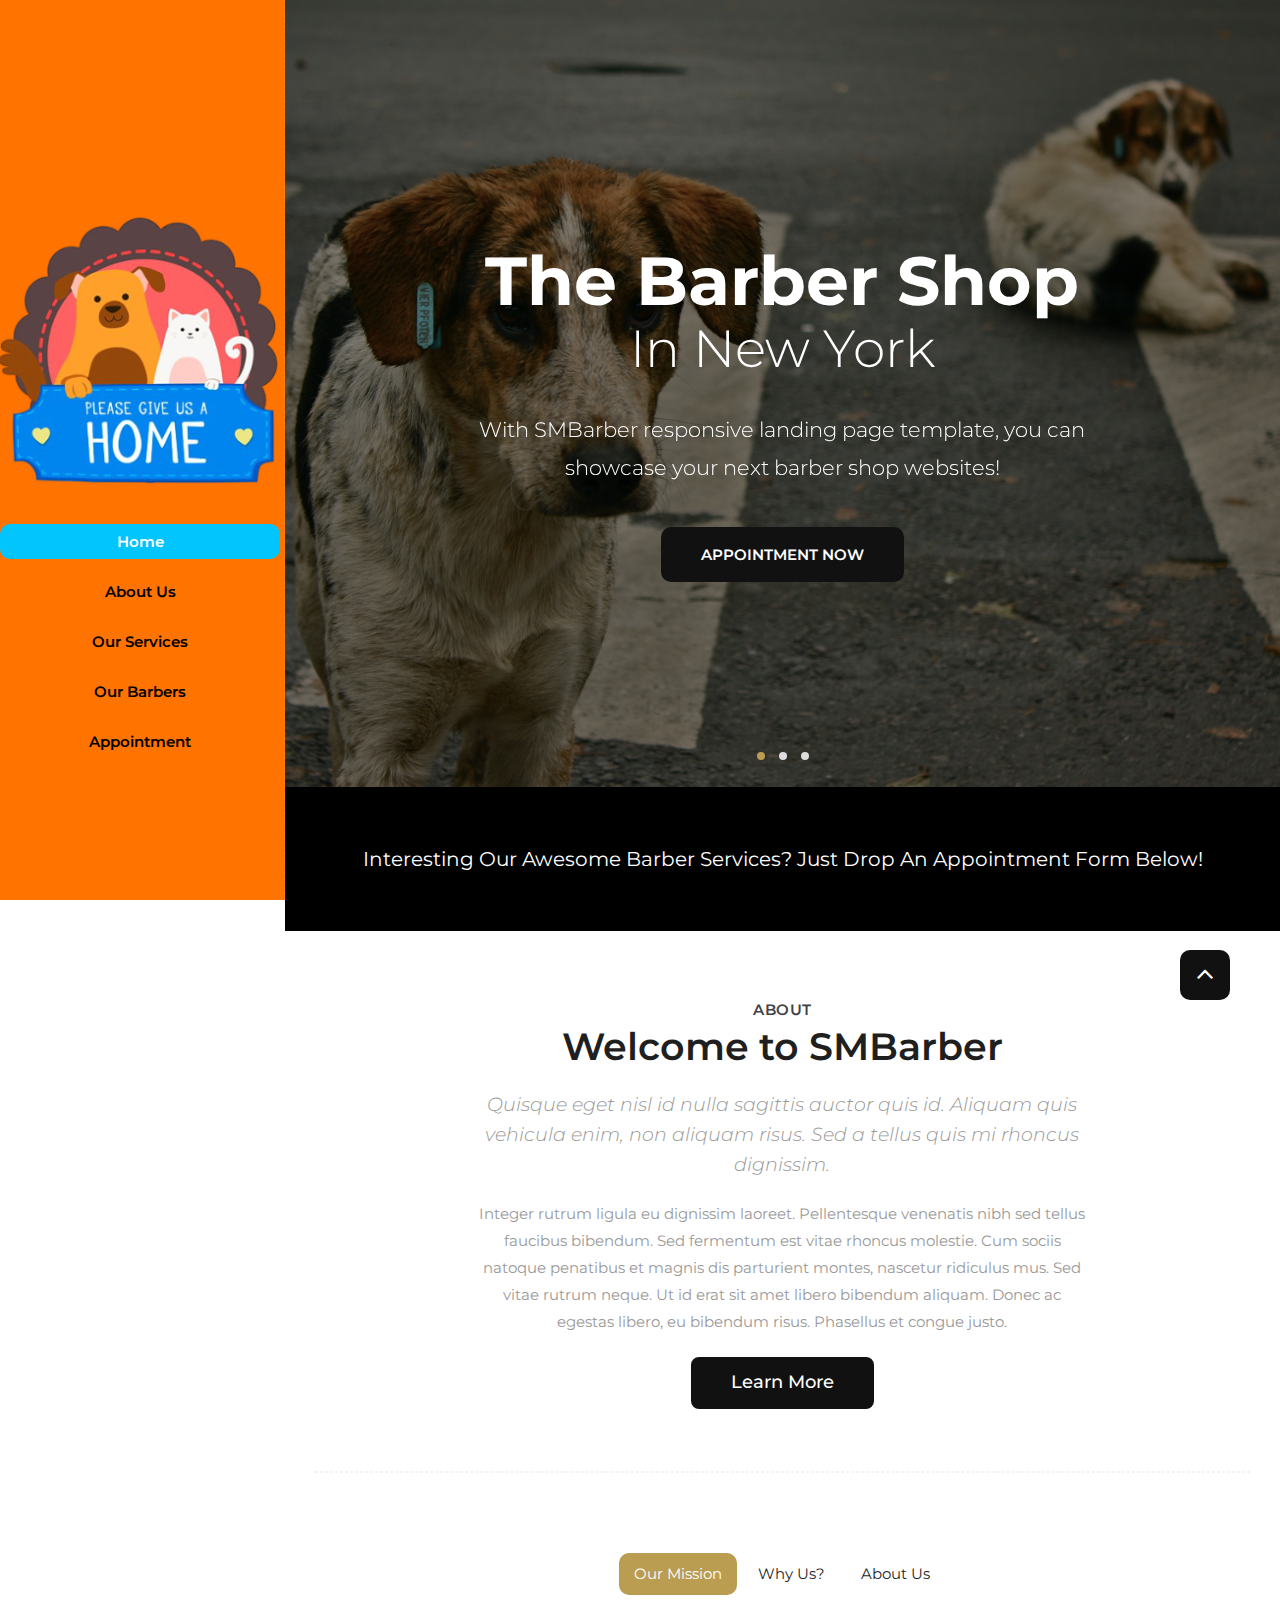
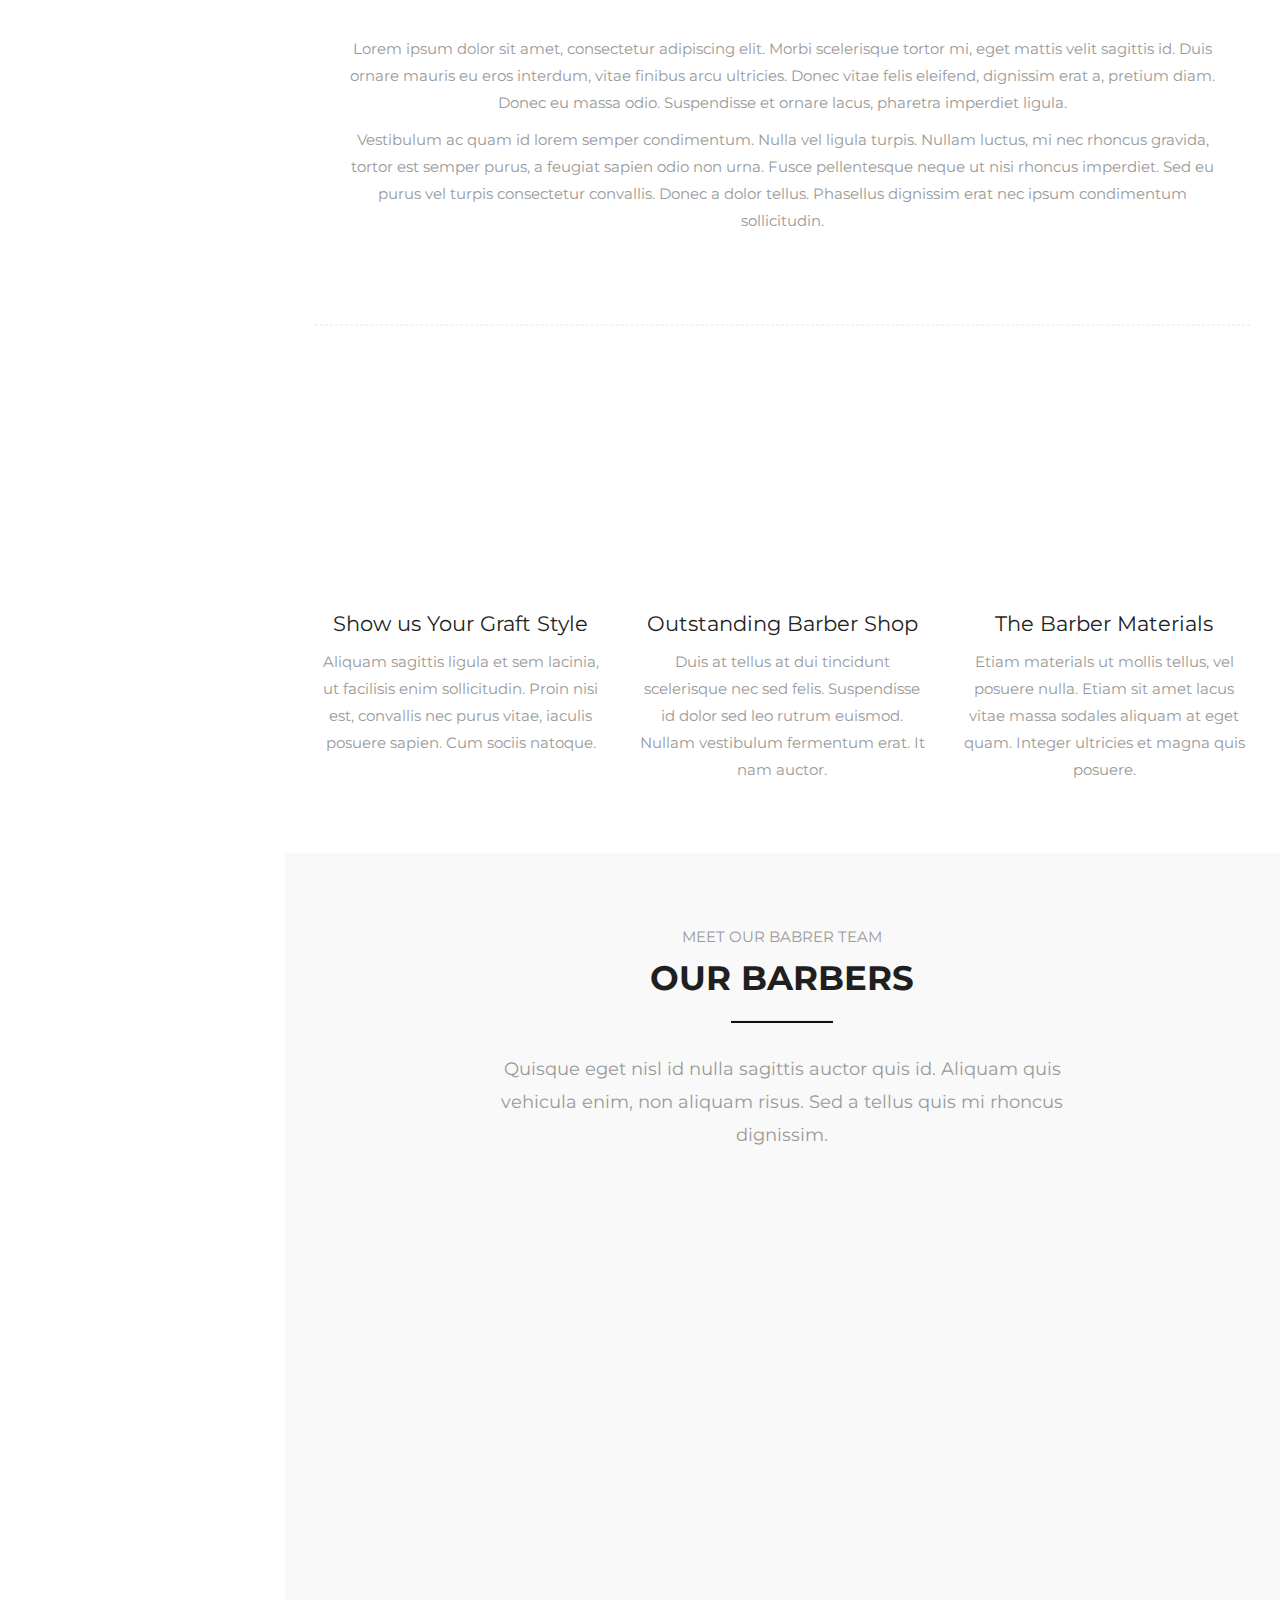
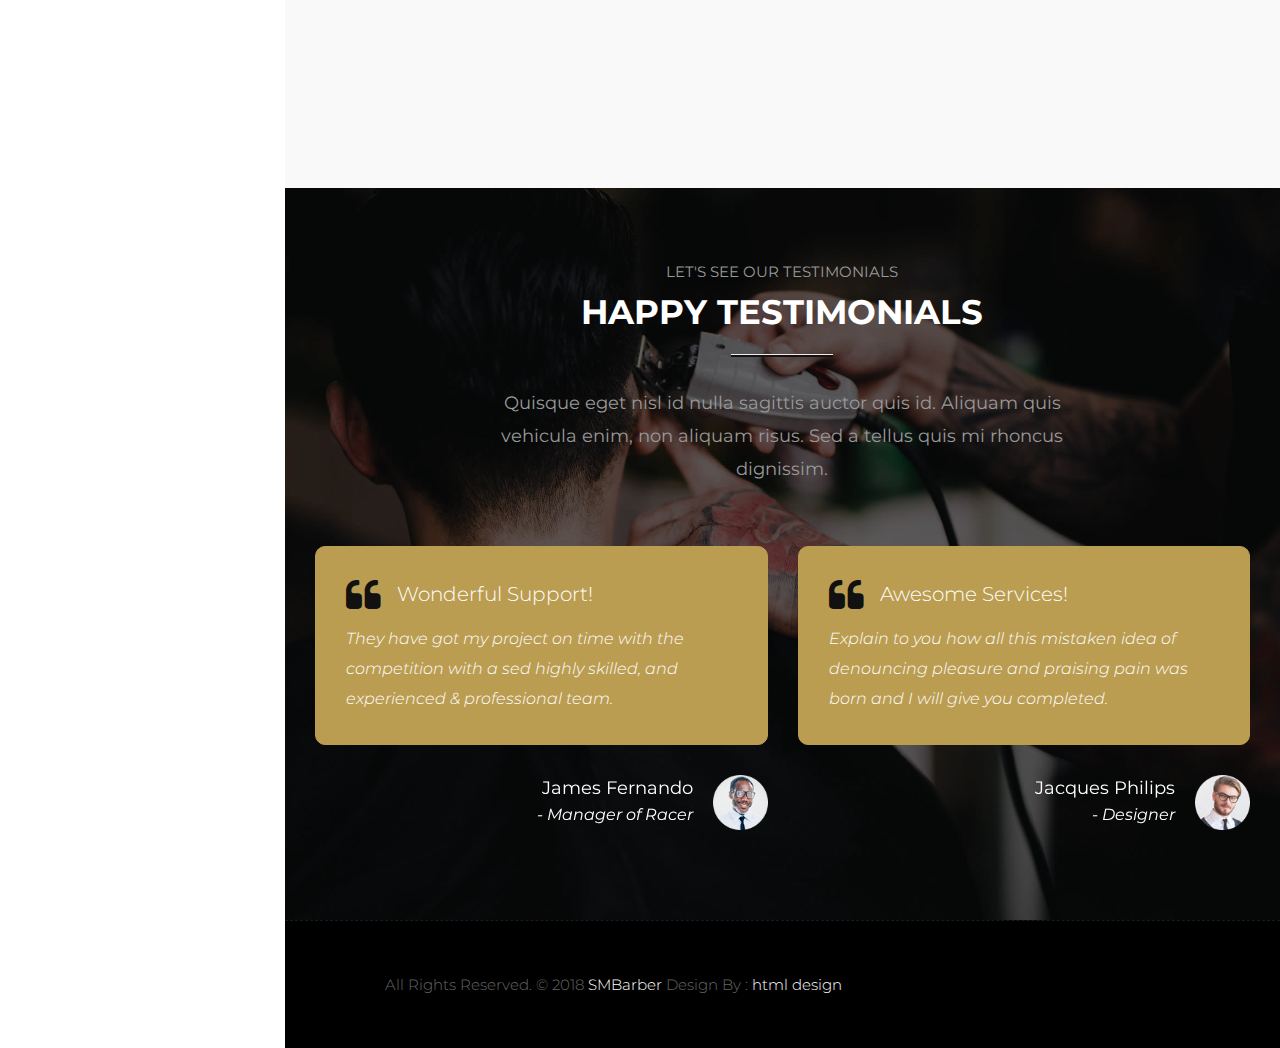
==== straydogs/index.html @ 9bd30779 "update to github" ====
<!DOCTYPE html>
<html lang="en">

    <!-- Basic -->
    <meta charset="utf-8">
    <meta http-equiv="X-UA-Compatible" content="IE=edge">   
   
    <!-- Mobile Metas -->
    <meta name="viewport" content="width=device-width, minimum-scale=1.0, maximum-scale=1.0, user-scalable=no">
 
     <!-- Site Metas -->
    <title>SMBarber - Responsive HTML5 Template</title>  
    <meta name="keywords" content="">
    <meta name="description" content="">
    <meta name="author" content="">

    <!-- Site Icons -->
    <link rel="shortcut icon" href="images/favicon.ico" type="image/x-icon" />
    <link rel="apple-touch-icon" href="images/apple-touch-icon.png">

    <!-- Bootstrap CSS -->
    <link rel="stylesheet" href="css/bootstrap.min.css">
    <!-- Site CSS -->
    <link rel="stylesheet" href="style.css">
    <!-- Colors CSS -->
    <link rel="stylesheet" href="css/colors.css">
    <!-- ALL VERSION CSS -->
    <link rel="stylesheet" href="css/versions.css">
    <!-- Responsive CSS -->
    <link rel="stylesheet" href="css/responsive.css">
    <!-- Custom CSS -->
    <link rel="stylesheet" href="css/custom.css">

    <!--[if lt IE 9]>
      <script src="https://oss.maxcdn.com/libs/html5shiv/3.7.0/html5shiv.js"></script>
      <script src="https://oss.maxcdn.com/libs/respond.js/1.4.2/respond.min.js"></script>
    <![endif]-->

</head>
<body class="barber_version">

    <!-- LOADER -->
    <div id="preloader">
        <div class="cube-wrapper">
		  <div class="cube-folding">
			<span class="leaf1"></span>
			<span class="leaf2"></span>
			<span class="leaf3"></span>
			<span class="leaf4"></span>
		  </div>
		  <span class="loading" data-name="Loading">SMBarber Loading</span>
		</div>
    </div><!-- end loader -->
    <!-- END LOADER -->

    <div id="wrapper">

        <!-- Sidebar-wrapper -->
        <div id="sidebar-wrapper">
			<div class="side-top">
				<div class="logo-sidebar">
					<a href="index.html"><img src="images/logos/stray-log.png" alt="image"></a>
				</div>
				<ul class="sidebar-nav">
					<li><a class="active" href="index.html">Home</a></li>
					<li><a href="about.html">About Us</a></li>
					<li><a href="services.html">Our Services</a></li>
					<li><a href="barbers.html">Our Barbers</a></li>
					<li><a href="appointment.html">Appointment</a></li>
					
				</ul>
			</div>
        </div>
        <!-- End Sidebar-wrapper -->

        <!-- Page Content -->
        <div id="page-content-wrapper">
            <a href="#menu-toggle" class="menuopener" id="menu-toggle"><i class="fa fa-bars"></i></a>
			
            <div id="home" class="parallax first-section" data-stellar-background-ratio="0.4" style="background-image:url('uploads/Stray_dogs_crosswalk.jpg');">
                <div class="container-fluid">
                    <div class="row">
						<div id="full-width" class="owl-carousel owl-theme">
							<div class="text-center item">
								<div class="col-md-8 col-md-offset-2 col-sm-12">
									<div class="big-tagline text-center">
										<h2><strong>The Barber Shop</strong><br>
										in New York</h2>
										<p class="lead">With SMBarber responsive landing page template, you can showcase your next barber shop websites!</p>
										<a href="#" class="btn btn-light btn-radius btn-brd grd1 effect-1 butn">APPOINTMENT NOW</a>
									</div>
								</div>
							</div>
							<div class="text-center item">
								<div class="col-md-8 col-md-offset-2 col-sm-12">
									<div class="big-tagline text-center">
										<h2><strong>The Barber Shop</strong><br>
										in New York</h2>
										<p class="lead">With SMBarber responsive landing page template, you can showcase your next barber shop websites!</p>
										<a href="#" class="btn btn-light btn-radius btn-brd grd1 effect-1 butn">APPOINTMENT NOW</a>
									</div>
								</div>
							</div>
							<div class="text-center item">
								<div class="col-md-8 col-md-offset-2 col-sm-12">
									<div class="big-tagline text-center">
										<h2><strong>The Barber Shop</strong><br>
										in New York</h2>
										<p class="lead">With SMBarber responsive landing page template, you can showcase your next barber shop websites!</p>
										<a href="#" class="btn btn-light btn-radius btn-brd grd1 effect-1 butn">APPOINTMENT NOW</a>
									</div>
								</div>
							</div>
						</div>
                    </div><!-- end row -->
                </div><!-- end container -->
            </div><!-- end section -->

            <section class="section nopad cac text-center">
                <a href="#"><h3>Interesting our awesome barber services? Just drop an appointment form below!</h3></a>
            </section>

            <div class="section wb">
                <div class="container-fluid">
                    <div class="row">
                        <div class="col-md-8 col-md-offset-2 text-center">
                            <div class="message-box">
                                <h4>About</h4>
                                <h2>Welcome to SMBarber</h2>
                                <p class="lead">Quisque eget nisl id nulla sagittis auctor quis id. Aliquam quis vehicula enim, non aliquam risus. Sed a tellus quis mi rhoncus dignissim.</p>

                                <p> Integer rutrum ligula eu dignissim laoreet. Pellentesque venenatis nibh sed tellus faucibus bibendum. Sed fermentum est vitae rhoncus molestie. Cum sociis natoque penatibus et magnis dis parturient montes, nascetur ridiculus mus. Sed vitae rutrum neque. Ut id erat sit amet libero bibendum aliquam. Donec ac egestas libero, eu bibendum risus. Phasellus et congue justo. </p>

                                <a href="#services" data-scroll class="btn btn-light btn-radius btn-brd grd1 effect-1">Learn More</a>
                            </div><!-- end messagebox -->
                        </div><!-- end col -->
                    </div><!-- end row -->
					
					<hr class="hr1"> 
					
					<div class="row">
						<div class="col-md-12">
							<div class="about-tab">
								<ul class="nav nav-tabs">
									<li class="active"><a href="#tab_a" data-toggle="tab">Our Mission</a></li>
									<li><a href="#tab_b" data-toggle="tab">Why Us?</a></li>
									<li><a href="#tab_c" data-toggle="tab">About Us</a></li>								
								</ul>
								<div class="tab-content">
									<div class="tab-pane fade in active" id="tab_a">
										<p>Lorem ipsum dolor sit amet, consectetur adipiscing elit. Morbi scelerisque tortor mi, eget mattis velit sagittis id. Duis ornare mauris eu eros interdum, vitae finibus arcu ultricies. Donec vitae felis eleifend, dignissim erat a, pretium diam. Donec eu massa odio. Suspendisse et ornare lacus, pharetra imperdiet ligula.</p>
										<p>Vestibulum ac quam id lorem semper condimentum. Nulla vel ligula turpis. Nullam luctus, mi nec rhoncus gravida, tortor est semper purus, a feugiat sapien odio non urna. Fusce pellentesque neque ut nisi rhoncus imperdiet. Sed eu purus vel turpis consectetur convallis. Donec a dolor tellus. Phasellus dignissim erat nec ipsum condimentum sollicitudin. </p>
									</div>
									<div class="tab-pane fade" id="tab_b">
										<p>There are many variations of passages of Lorem Ipsum available, but the majority have suffered alteration in some form, by injected humour, or randomised words which don't look even slightly believable. If you are going to use a passage of Lorem Ipsum, you need to be sure there isn't anything embarrassing hidden in the middle of text.</p>
										<ul>
											<li><i class="fa fa-circle-o" aria-hidden="true"></i>User Experince</li>
											<li><i class="fa fa-circle-o" aria-hidden="true"></i>Full Devices</li>
											<li><i class="fa fa-circle-o" aria-hidden="true"></i>Awesome Design</li>
											<li><i class="fa fa-circle-o" aria-hidden="true"></i>Visual Impact</li>
											<li><i class="fa fa-circle-o" aria-hidden="true"></i>100% Sincronized</li>
											<li><i class="fa fa-circle-o" aria-hidden="true"></i>Custom Support</li>
										</ul>
									</div>
									<div class="tab-pane fade" id="tab_c">
										<p>There are many variations of passages of Lorem Ipsum available, but the majority have suffered alteration in some form, by injected humour, or randomised words which don't look even slightly believable. If you are going to use a passage of Lorem Ipsum, you need to be sure there isn't anything embarrassing hidden in the middle of text.</p>
									</div>
								</div><!-- tab content -->
							</div>
						</div><!-- end col -->
					</div><!-- end row -->
					
                    <hr class="hr1"> 

                    <div class="row text-center">
                        <div class="col-md-4 col-sm-6 col-xs-12">
                           <div class="service-widget">
                                <div class="post-media wow fadeIn">
                                    <a href="uploads/barber_01.jpg" data-rel="prettyPhoto[gal]" class="hoverbutton global-radius"><i class="flaticon-unlink"></i></a>
                                    <img src="uploads/barber_01.jpg" alt="" class="img-responsive img-rounded">
                                </div>
                                <h3>Show us Your Graft Style</h3>
                                <p>Aliquam sagittis ligula et sem lacinia, ut facilisis enim sollicitudin. Proin nisi est, convallis nec purus vitae, iaculis posuere sapien. Cum sociis natoque.</p>
                            </div><!-- end service -->
                        </div>

                        <div class="col-md-4 col-sm-6 col-xs-12">
                            <div class="service-widget">
                                <div class="post-media wow fadeIn">
                                    <a href="uploads/barber_02.jpg" data-rel="prettyPhoto[gal]" class="hoverbutton global-radius"><i class="flaticon-unlink"></i></a>
                                    <img src="uploads/barber_02.jpg" alt="" class="img-responsive img-rounded">
                                </div>
                                <h3>Outstanding Barber Shop</h3>
                                <p>Duis at tellus at dui tincidunt scelerisque nec sed felis. Suspendisse id dolor sed leo rutrum euismod. Nullam vestibulum fermentum erat. It nam auctor. </p>
                            </div><!-- end service -->
                        </div>

                        <div class="col-md-4 col-sm-6 col-xs-12">
                            <div class="service-widget">
                                <div class="post-media wow fadeIn">
                                    <a href="uploads/barber_03.jpg" data-rel="prettyPhoto[gal]" class="hoverbutton global-radius"><i class="flaticon-unlink"></i></a>
                                    <img src="uploads/barber_03.jpg" alt="" class="img-responsive img-rounded">
                                </div>
                                <h3>The Barber Materials</h3>
                                <p>Etiam materials ut mollis tellus, vel posuere nulla. Etiam sit amet lacus vitae massa sodales aliquam at eget quam. Integer ultricies et magna quis posuere.</p>
                            </div><!-- end service -->
                        </div>
                    </div><!-- end row -->
                </div><!-- end container -->
            </div><!-- end section -->

            <div id="barbers" class="section lb">
                <div class="container-fluid">
                    <div class="section-title row text-center">
                        <div class="col-md-8 col-md-offset-2">
                        <small>MEET OUR BABRER TEAM</small>
                        <h3>OUR BARBERS</h3>
                        <hr class="grd1">
                        <p class="lead">Quisque eget nisl id nulla sagittis auctor quis id. Aliquam quis vehicula enim, non aliquam risus. Sed a tellus quis mi rhoncus dignissim.</p>
                        </div>
                    </div><!-- end title -->

                    <div class="row dev-list text-center">
                        <div class="col-lg-4 col-md-4 col-sm-12 col-xs-12 wow fadeIn" data-wow-duration="1s" data-wow-delay="0.2s">
                            <div class="widget clearfix">
								<div class="hover-br">
									<img src="uploads/barber_team_01.jpg" alt="" class="img-responsive">
									<div class="social-up-hover">
										<div class="footer-social">
											<a href="#" class="btn grd1"><i class="fa fa-facebook"></i></a>
											<a href="#" class="btn grd1"><i class="fa fa-github"></i></a>
											<a href="#" class="btn grd1"><i class="fa fa-twitter"></i></a>
											<a href="#" class="btn grd1"><i class="fa fa-linkedin"></i></a>
										</div>
									</div>
								</div>
                                <div class="widget-title">
                                    <h3>Soren Bo Bostian</h3>
                                    <small>The Founder</small>
                                </div>
                                <!-- end title -->
                                <p>Hello guys, I am Soren from Sirbistana. I am senior art director and founder of The Barber Shop Company.</p>
                            </div><!--widget -->
                        </div><!-- end col -->

                        <div class="col-lg-4 col-md-4 col-sm-12 col-xs-12 wow fadeIn" data-wow-duration="1s" data-wow-delay="0.4s">
                            <div class="widget clearfix">
								<div class="hover-br">
									<img src="uploads/barber_team_03.jpg" alt="" class="img-responsive">
									<div class="social-up-hover">
										<div class="footer-social">
											<a href="#" class="btn grd1"><i class="fa fa-facebook"></i></a>
											<a href="#" class="btn grd1"><i class="fa fa-github"></i></a>
											<a href="#" class="btn grd1"><i class="fa fa-twitter"></i></a>
											<a href="#" class="btn grd1"><i class="fa fa-linkedin"></i></a>
										</div>
									</div>
								</div>
                                <div class="widget-title">
                                    <h3>Bryan Saftler</h3>
                                    <small>The Barber</small>
                                </div>
                                <!-- end title -->
                                <p>Hello guys, I am Soren from Sirbistana. I am senior art director and barber of the Barber Shop Market.</p>
                            </div><!--widget -->
                        </div><!-- end col -->

                        <div class="col-lg-4 col-md-4 col-sm-12 col-xs-12 wow fadeIn" data-wow-duration="1s" data-wow-delay="0.6s">
                            <div class="widget clearfix">
								<div class="hover-br">
									<img src="uploads/barber_team_02.jpg" alt="" class="img-responsive">
									<div class="social-up-hover">
										<div class="footer-social">
											<a href="#" class="btn grd1"><i class="fa fa-facebook"></i></a>
											<a href="#" class="btn grd1"><i class="fa fa-github"></i></a>
											<a href="#" class="btn grd1"><i class="fa fa-twitter"></i></a>
											<a href="#" class="btn grd1"><i class="fa fa-linkedin"></i></a>
										</div>
									</div>
								</div>
                                <div class="widget-title">
                                    <h3>Matthew Bayliss</h3>
                                    <small>The Barber</small>
                                </div>
                                <!-- end title -->
                                <p>Hello guys, I am Soren from Sirbistana. I am senior art director and barber of the Barber Shop Website.</p>
                            </div><!--widget -->
                        </div><!-- end col -->
                    </div><!-- end row -->
                </div><!-- end container -->
            </div><!-- end section -->

            <div id="testimonials" class="parallax section db parallax-off" style="background-image:url('uploads/parallax_20.jpg');">
                <div class="container-fluid">
                    <div class="section-title row text-center">
                        <div class="col-md-8 col-md-offset-2">
                        <small>LET'S SEE OUR TESTIMONIALS</small>
                        <h3>HAPPY TESTIMONIALS</h3>
                        <hr class="grd1">
                        <p class="lead">Quisque eget nisl id nulla sagittis auctor quis id. Aliquam quis vehicula enim, non aliquam risus. Sed a tellus quis mi rhoncus dignissim.</p>
                        </div>
                    </div><!-- end title -->

                    <div class="row">
                        <div class="col-md-12 col-sm-12">
                            <div class="testi-carousel owl-carousel owl-theme">                                
                                <div class="testimonial clearfix">
                                    <div class="desc">
                                        <h3><i class="fa fa-quote-left"></i> Wonderful Support!</h3>
                                        <p class="lead">They have got my project on time with the competition with a sed highly skilled, and experienced & professional team.</p>
                                    </div>
                                    <div class="testi-meta">
                                        <img src="uploads/testi_01.png" alt="" class="img-responsive alignright">
                                        <h4>James Fernando <small>- Manager of Racer</small></h4>
                                    </div>
                                    <!-- end testi-meta -->
                                </div>
                                <!-- end testimonial -->
                                <div class="testimonial clearfix">
                                    <div class="desc">
                                        <h3><i class="fa fa-quote-left"></i> Awesome Services!</h3>
                                        <p class="lead">Explain to you how all this mistaken idea of denouncing pleasure and praising pain was born and I will give you completed.</p>
                                    </div>
                                    <div class="testi-meta">
                                        <img src="uploads/testi_02.png" alt="" class="img-responsive alignright">
                                        <h4>Jacques Philips <small>- Designer</small></h4>
                                    </div>
                                    <!-- end testi-meta -->
                                </div>
                                <!-- end testimonial -->
                                <div class="testimonial clearfix">
                                    <div class="desc">
                                        <h3><i class="fa fa-quote-left"></i> Great & Talented Team!</h3>
                                        <p class="lead">The master-builder of human happines no one rejects, dislikes avoids pleasure itself, because it is very pursue pleasure. </p>
                                    </div>
                                    <div class="testi-meta">
                                        <img src="uploads/testi_03.png" alt="" class="img-responsive alignright">
                                        <h4>Venanda Mercy <small>- Newyork City</small></h4>
                                    </div>
                                    <!-- end testi-meta -->
                                </div>
                                <!-- end testimonial -->
								<div class="testimonial clearfix">
                                    <div class="desc">
                                        <h3><i class="fa fa-quote-left"></i> Great & Talented Team!</h3>
                                        <p class="lead">The master-builder of human happines no one rejects, dislikes avoids pleasure itself, because it is very pursue pleasure. </p>
                                    </div>
                                    <div class="testi-meta">
                                        <img src="uploads/testi_03.png" alt="" class="img-responsive alignright">
                                        <h4>Venanda Mercy <small>- Newyork City</small></h4>
                                    </div>
                                    <!-- end testi-meta -->
                                </div>
                                <!-- end testimonial -->
                            </div><!-- end carousel -->
                        </div><!-- end col -->
                    </div><!-- end row -->
                </div><!-- end container -->
            </div><!-- end section -->

            <div class="copyrights">
                <div class="container-fluid">
                    <div class="footer-distributed">
                        <div class="footer-left">
                            <p class="footer-company-name">All Rights Reserved. &copy; 2018 <a href="#">SMBarber</a> Design By : <a href="https://html.design/">html design</a></p>
                        </div>
                    </div>
                </div><!-- end container -->
            </div><!-- end copyrights -->
        </div>
    </div><!-- end wrapper -->

    <a href="#" id="scroll-to-top" class="dmtop global-radius"><i class="fa fa-angle-up"></i></a>

    <!-- ALL JS FILES -->
    <script src="js/all.js"></script>
	<script src="js/responsive-tabs.js"></script>
    <!-- ALL PLUGINS -->
    <script src="js/custom.js"></script>

    <!-- Menu Toggle Script -->
    <script>
    (function($) {
        "use strict";
        $("#menu-toggle").click(function(e) {
            e.preventDefault();
            $("#wrapper").toggleClass("toggled");
        });
        smoothScroll.init({
            selector: '[data-scroll]', // Selector for links (must be a class, ID, data attribute, or element tag)
            selectorHeader: null, // Selector for fixed headers (must be a valid CSS selector) [optional]
            speed: 500, // Integer. How fast to complete the scroll in milliseconds
            easing: 'easeInOutCubic', // Easing pattern to use
            offset: 0, // Integer. How far to offset the scrolling anchor location in pixels
            callback: function ( anchor, toggle ) {} // Function to run after scrolling
        });
    })(jQuery);
    </script>

</body>
</html>
---- straydogs/style.css ----
/*------------------------------------------------------------------
    Version: 1.0
-------------------------------------------------------------------*/


/*------------------------------------------------------------------
    [Table of contents]

    1. IMPORT FONTS
    2. IMPORT FILES
    3. SKELETON
    4. WP CORE
    5. HEADER
    6. SECTIONS
    7. SECTIONS
    8. PORTFOLIO
    9. TESTIMONIALS
    10. PRICING TABLES
    11. ICON BOXES
    12. MESSAGE BOXES
    13. FEATURES
    14. CONTACT
    15. FOOTER
    16. MISC
    17. BUTTONS
-------------------------------------------------------------------*/


/*------------------------------------------------------------------
    IMPORT FONTS
-------------------------------------------------------------------*/

@import url('https://fonts.googleapis.com/css?family=Montserrat:100,200,300,400,500,600,700|Noto+Serif:400,700');

/*------------------------------------------------------------------
    IMPORT FILES
-------------------------------------------------------------------*/

@import url(css/animate.css);
@import url(css/animate.min.css);
@import url(css/loading.css...);
@import url(css/flaticon.css);
@import url(css/prettyPhoto.css);
@import url(css/owl.carousel.css);
@import url(css/font-awesome.min.css);

/*------------------------------------------------------------------
    SKELETON
-------------------------------------------------------------------*/

body {
    color: #999;
    font-size: 15px;
    font-family: 'Montserrat', sans-serif;
    line-height: 1.80857;
}

body.demos .section {
    background: url(images/bg.png) repeat top center #f2f3f5;
}

body.demos .section-title img {
    max-width: 280px;
    display: block;
    margin: 10px auto;
}

body.demos .service-widget h3 {
    border-bottom: 1px solid #ededed;
    font-size: 18px;
    padding: 20px 0;
    background-color: #ffffff;
}

body.demos .service-widget {
    margin: 0 0 30px;
    padding: 30px;
    background-color: #fff
}

body.demos .container-fluid {
    max-width: 1080px
}

a {
    color: #1f1f1f;
    text-decoration: none !important;
    outline: none !important;
    -webkit-transition: all .3s ease-in-out;
    -moz-transition: all .3s ease-in-out;
    -ms-transition: all .3s ease-in-out;
    -o-transition: all .3s ease-in-out;
    transition: all .3s ease-in-out;
}

h1,
h2,
h3,
h4,
h5,
h6 {
    letter-spacing: 0;
    font-weight: normal;
    position: relative;
    padding: 0 0 10px 0;
    font-weight: normal;
    line-height: 120% !important;
    color: #1f1f1f;
    margin: 0
}

h1 {
    font-size: 24px
}

h2 {
    font-size: 22px
}

h3 {
    font-size: 18px
}

h4 {
    font-size: 16px
}

h5 {
    font-size: 14px
}

h6 {
    font-size: 13px
}

h1 a,
h2 a,
h3 a,
h4 a,
h5 a,
h6 a {
    color: #212121;
    text-decoration: none!important;
    opacity: 1
}

h1 a:hover,
h2 a:hover,
h3 a:hover,
h4 a:hover,
h5 a:hover,
h6 a:hover {
    opacity: .8
}

a {
    color: #1f1f1f;
    text-decoration: none;
    outline: none;
}

a,
.btn {
    text-decoration: none !important;
    outline: none !important;
    -webkit-transition: all .3s ease-in-out;
    -moz-transition: all .3s ease-in-out;
    -ms-transition: all .3s ease-in-out;
    -o-transition: all .3s ease-in-out;
    transition: all .3s ease-in-out;
}

.btn-custom {
    margin-top: 20px;
    background-color: transparent !important;
    border: 2px solid #ddd;
    padding: 12px 40px;
    font-size: 16px;
}

.lead {
    font-size: 18px;
    line-height: 30px;
    color: #767676;
    margin: 0;
    padding: 0;
}

blockquote {
    margin: 20px 0 20px;
    padding: 30px;
}
ul, li, ol{
	list-style: none;
	margin: 0px;
	padding: 0px;
}


/*------------------------------------------------------------------
    WP CORE
-------------------------------------------------------------------*/

.first {
    clear: both
}

.last {
    margin-right: 0
}

.alignnone {
    margin: 5px 20px 20px 0;
}

.aligncenter,
div.aligncenter {
    display: block;
    margin: 5px auto 5px auto;
}

.alignright {
    float: right;
    margin: 10px 0 20px 20px;
}

.alignleft {
    float: left;
    margin: 10px 20px 20px 0;
}

a img.alignright {
    float: right;
    margin: 10px 0 20px 20px;
}

a img.alignnone {
    margin: 10px 20px 20px 0;
}

a img.alignleft {
    float: left;
    margin: 10px 20px 20px 0;
}

a img.aligncenter {
    display: block;
    margin-left: auto;
    margin-right: auto
}

.wp-caption {
    background: #fff;
    border: 1px solid #f0f0f0;
    max-width: 96%;
    /* Image does not overflow the content area */
    padding: 5px 3px 10px;
    text-align: center;
}

.wp-caption.alignnone {
    margin: 5px 20px 20px 0;
}

.wp-caption.alignleft {
    margin: 5px 20px 20px 0;
}

.wp-caption.alignright {
    margin: 5px 0 20px 20px;
}

.wp-caption img {
    border: 0 none;
    height: auto;
    margin: 0;
    max-width: 98.5%;
    padding: 0;
    width: auto;
}

.wp-caption p.wp-caption-text {
    font-size: 11px;
    line-height: 17px;
    margin: 0;
    padding: 0 4px 5px;
}


/* Text meant only for screen readers. */

.screen-reader-text {
    clip: rect(1px, 1px, 1px, 1px);
    position: absolute !important;
    height: 1px;
    width: 1px;
    overflow: hidden;
}

.screen-reader-text:focus {
    background-color: #f1f1f1;
    border-radius: 3px;
    box-shadow: 0 0 2px 2px rgba(0, 0, 0, 0.6);
    clip: auto !important;
    color: #21759b;
    display: block;
    font-size: 14px;
    font-size: 0.875rem;
    font-weight: bold;
    height: auto;
    left: 5px;
    line-height: normal;
    padding: 15px 23px 14px;
    text-decoration: none;
    top: 5px;
    width: auto;
    z-index: 100000;
    /* Above WP toolbar. */
}


/*------------------------------------------------------------------
    HEADER
-------------------------------------------------------------------*/

.megamenu .nav,
.megamenu .collapse,
.megamenu .dropup,
.megamenu .dropdown {
    position: static;
}

.megamenu .container-fluid {
    position: relative;
}

.megamenu .dropdown-menu {
    left: auto;
}

.megamenu .megamenu-content {
    padding: 20px 30px;
}

.megamenu .dropdown.megamenu-fw .dropdown-menu {
    left: 0;
    right: 0;
}

.megamenu .list-unstyled {
    min-width: 200px;
}

.header_style_01 {
    background-color: rgba(255, 255, 255, 0.1);
    display: block;
    left: 0;
    padding: 20px 40px !important;
    position: absolute;
    right: 0;
    top: 0;
    width: 100%;
    z-index: 111;
}

.header_style_01 .navbar-default {
    background-color: transparent;
    border: 0;
}

.header_style_01 .navbar,
.header_style_01 .navbar-nav,
.header_style_01 .navbar-default,
.header_style_01 .nav {
    margin-bottom: 0 !important;
}

.header_style_01 .navbar-brand {
    padding: 2px 15px 0 15px;
}

.header_style_01 .navbar-default .navbar-nav > li > a {
    border-radius: 0;
    color: #ffffff !important;
    font-size: 15px;
    font-style: normal;
    font-weight: 400;
    text-transform: capitalize;
    background-color: transparent;
}

.header_style_01 .navbar-default .navbar-nav > li a {
    background-color: transparent !important;
}

.header_style_01 .navbar-default .navbar-nav > li:hover a,
.header_style_01 .navbar-default .navbar-nav > li:focus a {
    opacity: 0.7;
    filter: alpha(opacity=70);
    /* For IE8 and earlier */
}

.header_style_01 .navbar-right > li {
    margin-top: 2px;
    -webkit-transition: all .3s ease-in-out;
    -moz-transition: all .3s ease-in-out;
    -ms-transition: all .3s ease-in-out;
    -o-transition: all .3s ease-in-out;
    transition: all .3s ease-in-out;
}

.header_style_01 .navbar-right > li > a {
    padding-bottom: 10px;
    padding-top: 10px;
}

li.social-links {
    margin: 0 8px;
}

li.social-links a {
    padding: 13px 0 !important;
}

.affix-top {
    overflow: hidden;
    visibility: visible;
    opacity: 1;
    top: -100%;
}

.affix {
    top: 0;
    left: 0;
    right: 0;
    width: 100%;
    padding: 20px 40px;
    background-color: #1f1f1f !important;
    -webkit-transition: visibility 0.95s ease-in-out, opacity 0.95s ease-in-out, bottom 0.95s ease-in-out, top 0.95s ease-in-out, left 0.95s ease-in-out, right 0.95s ease-in-out;
    -moz-transition: visibility 0.95s ease-in-out, opacity 0.95s ease-in-out, bottom 0.95s ease-in-out, top 0.95s ease-in-out, left 0.95s ease-in-out, right 0.95s ease-in-out;
    -o-transition: visibility 0.95s ease-in-out, opacity 0.95s ease-in-out, bottom 0.95s ease-in-out, top 0.95s ease-in-out, left 0.95s ease-in-out, right 0.95s ease-in-out;
    transition: visibility 0.95s ease-in-out, opacity 0.95s ease-in-out, top 0.95s ease-in-out, bottom 0.95s ease-in-out, left 0.95s ease-in-out, right 0.95s ease-in-out;
}

.navbar-nav li {
    position: relative;
}

.navbar-nav span {
    font-size: 24px;
    position: absolute;
    right: 2px;
    top: 13px;
}


body.barber_version .sidebar-nav li a.active{
	background: #01c5fc;
    color: #ffffff;
}

.side-top{
	position: absolute;
	top: 26%;
	width: 280px;
    text-align: center;
	margin: -20px auto;
	list-style: none;
}

#full-width .owl-dots{
	display: inline-block;
	position: absolute;
	bottom: -50%;
	width: 100%;
	left: 0;
	right: 0;
	margin: 0 auto;
	text-align: center;
}
#full-width .owl-dots .owl-dot {
	display: inline-block;
}
#full-width .owl-dots .owl-dot span {
    width: 8px;
    height: 8px;
    margin: 0 7px;
    border-radius: 50%;
    background: #ddd;
	display: inline-block;
}

#full-width .owl-dots .owl-dot.active span {
	background: #bb9d52;
}


/*------------------------------------------------------------------
    SECTIONS
-------------------------------------------------------------------*/

.parallax {
    background-attachment: fixed;
    background-size: cover;
    height: 100%;
    padding: 120px 0;
    position: relative;
    width: 100%;
}

.parallax.parallax-off {
    background-attachment: scroll !important;
    display: block;
    height: 100%;
    min-height: 100%;
    overflow: hidden;
    position: relative;
    background-position: center center;
    vertical-align: sub;
    width: 100%;
    z-index: 2;
}

.parallax-off::before{
	content: "";
	position: absolute; 
	width: 100%;
	height: 100%;
	background: rgba(0,0,0,.6);
	left: 0px;
	top: 0px;
}


.no-scroll-xy {
    overflow: hidden !important;
    -webkit-transition: all .4s ease-in-out;
    -moz-transition: all .4s ease-in-out;
    -ms-transition: all .4s ease-in-out;
    -o-transition: all .4s ease-in-out;
    transition: all .4s ease-in-out;
}

.section {
    display: block;
    position: relative;
    overflow: hidden;
    padding: 70px 0;
}

.noover {
    overflow: visible;
}

.noover .btn-dark {
    border: 0 !important;
}

.nopad {
    padding: 0;
}

.nopadtop {
    padding-top: 0;
}

.section.wb {
    background-color: #ffffff;
}

.section.lb {
    background-color: #f2f3f5;
}

.section.db {
    background-color: #1f1f1f;
}

.section.color1 {
    background-color: #448AFF;
}

.first-section {
    display: block;
    position: relative;
    overflow: hidden;
    padding: 16em 0 13em;
}

.first-section::before{
	content: "";
	position: absolute;
	top: 0px;
	left: 0px;
	width: 100%;
	height: 100%;
	background: #000000;
}
.first-section::before{
	opacity: 0.5;
}

.first-section h2 {
    color: #ffffff;
    font-size: 68px;
    font-weight: 300;
    text-transform: capitalize;
    display: block;
    margin: 0;
    padding: 0 0 30px;
    position: relative;
}

.big-tagline{
	padding: 10px 0px;
}

.first-section .lead {
    font-size: 21px;
    font-weight: 300;
    padding: 0 0 40px;
    margin: 0;
    line-height: inherit;
    color: #ffffff;
}

.macbookright {
    width: 980px;
    position: absolute;
    right: -15%;
    bottom: -6%;
}

.section-title {
    display: block;
    position: relative;
    margin-bottom: 60px;
}

.section-title p {
    color: #999;
    font-weight: 400;
    font-size: 18px;
    line-height: 33px;
    margin: 0;
}

.section-title h3 {
    font-size: 42px;
    font-weight: 300;
    line-height: 62px;
    margin: 0 0 25px;
    padding: 0;
    text-transform: none;
}

.section.colorsection p,
.section.colorsection h3,
.section.db h3 {
    color: #ffffff;
}


/*------------------------------------------------------------------
    PORTFOLIO
-------------------------------------------------------------------*/

.item-h2,
.item-h1 {
    height: 100% !important;
    height: auto !important;
}

.isotope-item {
    z-index: 2;
    padding: 0;
}

.isotope-hidden.isotope-item {
    pointer-events: none;
    z-index: 1;
}

.isotope,
.isotope .isotope-item {
    /* change duration value to whatever you like */
    -webkit-transition-duration: 0.8s;
    -moz-transition-duration: 0.8s;
    transition-duration: 0.8s;
}

.isotope {
    -webkit-transition-property: height, width;
    -moz-transition-property: height, width;
    transition-property: height, width;
}

.isotope .isotope-item {
    -webkit-transition-property: -webkit-transform, opacity;
    -moz-transition-property: -moz-transform, opacity;
    transition-property: transform, opacity;
}

.portfolio-filter ul {
    padding: 0;
    z-index: 2;
    display: block;
    position: relative;
    margin: 0;
}

.portfolio-filter ul li {
    border-radius: 0;
    display: inline-block;
    margin: 0 5px 0 0;
    text-decoration: none;
    text-transform: uppercase;
    vertical-align: middle;
}

.portfolio-filter ul li:last-child:after {
    content: "";
}

.portfolio-filter ul li .btn-dark {
    box-shadow: none;
    background-color: transparent;
    border: 1px solid #e6e7e6 !important;
    color: #1f1f1f;
    font-weight: 400;
    font-size: 13px;
    padding: 10px 30px;
}

.da-thumbs {
    list-style: none;
    position: relative;
    padding: 0;
}

.da-thumbs .pitem {
    margin: 0;
    padding: 15px;
    position: relative;
}

.da-thumbs .pitem a,
.da-thumbs .pitem a img {
    display: block;
    position: relative;
}

.da-thumbs .pitem a {
    overflow: hidden;
}

.da-thumbs .pitem a div {
    position: absolute;
    background-color: rgba(0, 0, 0, 0.8);
    width: 100%;
    height: 100%;
}

.da-thumbs .pitem a div h3 {
    display: block;
    color: #ffffff;
    font-size: 20px;
    padding: 30px 15px;
    text-transform: capitalize;
    font-weight: normal;
}

.da-thumbs .pitem a div h3 small {
    display: block;
    color: #ffffff;
    margin-top: 5px;
    font-size: 13px;
    font-weight: 300;
}

.da-thumbs .pitem a div i {
    background-color: #1f1f1f;
    position: absolute;
    color: #ffffff !important;
    bottom: 0;
    font-size: 15px;
    z-index: 12;
    right: 0;
    width: 40px;
    height: 40px;
    line-height: 40px;
    text-align: center;
}


/*------------------------------------------------------------------
    TESTIMONIALS
-------------------------------------------------------------------*/

.logos img {
    margin: auto;
    display: block;
    text-align: center;
    max-width: 100%;
    height: auto;
    opacity: 0.3;
}

.logos img:hover {
    opacity: 0.5;
}

.desc h3 i {
    color: #111111;
    font-size: 37px;
    vertical-align: middle;
    margin-right: 12px;
}

.desc {
    padding: 30px;
    position: relative;
    background: #bb9d52;
    border: 1px solid #bb9d52;
	border-radius: 10px;
}

.testi-meta {
    display: block;
    margin-top: 20px;
	text-align: right;
}

.testimonial h4 {
    font-size: 18px;
    color: #ffffff;
    padding: 13px 0 0;
}

.testimonial img {
    max-width: 55px;
}

.testimonial small {
    margin-top: 7px;
    font-size: 16px;
    display: block;
}

.testimonial {
    background-color: transparent;
}

.testimonial h3 {
    padding: 0 0 10px;
    font-size: 20px;
    font-weight: 300;
}

.testimonial small,
.testimonial .lead {
    background-color: transparent;
    color: #ffffff;
    display: block;
    font-size: 16px;
    font-style: italic;
    line-height: 30px;
    margin: 0;
    padding: 0;
    position: relative;
}

.testimonial p:after {
    display: none;
}


/*------------------------------------------------------------------
    PRICING TABLES
-------------------------------------------------------------------*/

.pricing-table {
    margin: 50px 0 0 0;
    background: #fff;
    box-shadow: 0 5px 14px rgba(0, 0, 0, 0.1);
}

.pricing-table i {
    width: 30px;
    color: #c2c2c2;
    display: inline-block;
    margin-right: 10px;
    padding-right: 5px;
    border-right: 1px solid #ececec;
}

.pricing-table .btn-dark {
    padding: 10px 24px;
    font-size: 15px;
}

.pricing-table strong {
    font-weight: 600;
    margin-right: 6px;
    color: #1f1f1f;
}

.pricing-table-header {
    padding: 30px 0 25px 0;
    background: #ffffff;
}

.pricing-table-header h2 {
    font-size: 31px;
    margin: 0;
    padding: 0;
    font-weight: 300;
}

.pricing-table-header h3 {
    font-size: 15px;
    font-weight: 600;
    color: #aaaaaa;
    margin-top: 10px;
    text-transform: uppercase;
}

.pricing-table-space {
    height: 10px;
}

.pricing-table-text {
    margin: 15px 30px 0 30px;
    padding: 0 10px 15px 10px;
    border-bottom: 1px solid #ececec;
    font-weight: 300;
    line-height: 30px;
    color: #c2c2c2;
    font-size: 16px;
}

.pricing-table-text p {
    font-weight: 400;
}

.pricing-table-features {
    margin: 15px 30px 0 30px;
    padding: 0 10px 15px 30px;
    border-bottom: 1px solid #ececec;
    text-align: left;
    line-height: 30px;
    font-size: 16px;
    color: #c2c2c2;
}

.pricing-table-highlighted h3,
.pricing-table-highlighted h2 {
    color: #ffffff !important;
}

.pricing-table-sign-up {
    margin-top: 25px;
    padding-bottom: 30px;
}


/* Highlighted table */

.pricing-table-highlighted {
    margin-top: 0;
}

.m130 {
    margin-top: 130px;
}

.nav-pills {
    border: 1px solid #e1e1e1;
}

.nav-pills > li {
    width: 50%;
    padding: 10px;
    float: left;
    margin: 0 !important;
}

.nav-pills > li > a {
    margin: 0!important;
    text-align: center;
    background-color: #f4f4f4;
}

.about-tab .nav-tabs{
	border: none;
	padding: 20px;
	display: block;
	text-align: center;
}
.about-tab .nav-tabs > li{
	margin: 0px;
	display: inline-block;
	text-align: center;
	float: none;
}

.about-tab .nav-tabs > li a{
	border-radius: 10px;
	border: none;
}
body.barber_version .about-tab .nav-tabs > li a:hover{
	color: #ffffff;
	background: #111111;
	border: none;
}
.about-tab .nav-tabs > li.active > a{
	border: none;
	background: #bb9d52;
	color: #ffffff;
}

.about-tab .tab-content > .tab-pane{
	padding: 20px;
	text-align: center;
}
.about-tab .tab-content > .tab-pane ul li{
	display: inline-block;
	margin: 0px 10px;
}
.about-tab .tab-content > .tab-pane ul li i{
	margin-right: 15px;
}


/*------------------------------------------------------------------
    ICON BOXES
-------------------------------------------------------------------*/

.icon-wrapper {
    position: relative;
    cursor: pointer;
    display: block;
    z-index: 1;
}

.icon-wrapper i {
    width: 75px;
    height: 75px;
    text-align: center;
    line-height: 75px;
    font-size: 28px;
    background-color: #f2f3f5;
    color: #1f1f1f;
    margin-top: 0;
}

.small-icons.icon-wrapper:hover i,
.small-icons.icon-wrapper:hover i:hover,
.small-icons.icon-wrapper i {
    width: auto !important;
    height: auto !important;
    line-height: 1 !important;
    padding: 0 !important;
    color: #e3e3e3 !important;
    background-color: transparent !important;
    background: none !important;
    margin-right: 10px !important;
    vertical-align: middle;
    font-size: 24px !important;
}

.small-icons.icon-wrapper h3 {
    font-size: 18px;
    padding-bottom: 5px;
}

.small-icons.icon-wrapper p {
    padding: 0;
    margin: 0;
}

.icon-wrapper h3 {
    font-size: 21px;
    padding: 0 0 15px;
    margin: 0;
}

.icon-wrapper p {
    margin-bottom: 0;
    padding-left: 95px;
}

.icon-wrapper p small {
    display: block;
    color: #999;
    margin-top: 10px;
    text-transform: none;
    font-weight: 600;
    font-size: 16px;
}

.icon-wrapper p small:after {
    content: "\f105";
    font-family: FontAwesome;
    margin-left: 5px;
    font-size: 11px;
}

.effect-1 {
    display: inline-block;
    cursor: pointer;
    text-align: center;
    position: relative;
    text-decoration: none;
    z-index: 1;
}

.effect-1:after {
    pointer-events: none;
    position: absolute;
    width: 100%;
    height: 100%;
    border-radius: 50%;
    content: '';
    -webkit-box-sizing: content-box;
    -moz-box-sizing: content-box;
    box-sizing: content-box;
}

.effect-1 {
    -webkit-transition: background 0.2s, color 0.2s;
    -moz-transition: background 0.2s, color 0.2s;
    transition: background 0.2s, color 0.2s;
}

.effect-1:after {
    top: -2px;
    left: -2px;
    padding: 2px;
    box-shadow: 0 0 0 2px #2750ff;
    -webkit-transition: -webkit-transform 0.2s, opacity 0.2s;
    -webkit-transform: scale(.8);
    -moz-transition: -moz-transform 0.2s, opacity 0.2s;
    -moz-transform: scale(.8);
    -ms-transform: scale(.8);
    transition: transform 0.2s, opacity 0.2s;
    transform: scale(.8);
    opacity: 0;
}

.effect-1:hover:after {
    -webkit-transform: scale(1);
    -moz-transform: scale(1);
    -ms-transform: scale(1);
    transform: scale(1);
    opacity: 1;
}

.effect-1:after {
    -webkit-transform: scale(1.2);
    -moz-transform: scale(1.2);
    -ms-transform: scale(1.2);
    transform: scale(1.2);
}

.effect-1:hover:after {
    -webkit-transform: scale(1);
    -moz-transform: scale(1);
    -ms-transform: scale(1);
    transform: scale(1);
    opacity: 1;
}


/*------------------------------------------------------------------
    MESSAGE BOXES
-------------------------------------------------------------------*/

.service-widget h3 {
    font-size: 21px;
    color: #ffffff;
    padding: 20px 0 12px;
    margin: 0;
}

.service-widget h3 a,
.section.wb .service-widget h3,
.section.lb .service-widget h3 {
    color: #1f1f1f;
}

.service-widget p {
    margin-bottom: 0;
    padding-bottom: 0;
}

.message-box h4 {
    text-transform: uppercase;
    padding: 0;
    margin: 0 0 5px;
    font-weight: 600;
    letter-spacing: 0.5px;
    font-size: 15px;
    color: #999;
}

.message-box h2 {
    font-size: 38px;
    font-weight: 600;
    padding: 0 0 10px;
    margin: 0;
    line-height: 62px;
    margin-top: 0;
    text-transform: none;
}

.message-box p {
    margin-bottom: 20px;
}

.message-box .lead {
    padding-top: 10px;
    font-size: 19px;
    font-style: italic;
    color: #999;
    padding-bottom: 0;
}

.post-media {
    position: relative;
}

.post-media img {
    width: 100%;
}

.playbutton {
    position: absolute;
    color: #ffffff !important;
    top: 40%;
    font-size: 60px;
    z-index: 12;
    left: 0;
    right: 0;
    text-align: center;
    margin: -20px auto;
}

.hoverbutton {
    background-color: rgba(255, 255, 255, 0.8);
    position: absolute;
    color: #1f1f1f !important;
    top: 48%;
    font-size: 21px;
    z-index: 12;
    left: 0;
    opacity: 0;
    right: 0;
    width: 50px;
    height: 50px;
    line-height: 50px;
    text-align: center;
    margin: -20px auto;
}

.service-widget:hover .hoverbutton {
    opacity: 1;
}

hr.hr1 {
    position: relative;
    margin: 60px 0;
    border: 1px dashed #f2f3f5;
}

hr.hr2 {
    position: relative;
    margin: 17px 0;
    border: 1px dashed #f2f3f5;
}

hr.hr3 {
    position: relative;
    margin: 25px 0 30px 0;
    border: 1px dashed #f2f3f5;
}

hr.invis {
    border-color: transparent;
}

hr.invis1 {
    margin: 10px 0;
    border-color: transparent;
}

.section.parallax hr.hr1 {
    border-color: rgba(255, 255, 255, 0.1);
}

.sep1 {
    display: block;
    position: absolute;
    content: '';
    width: 40px;
    height: 40px;
    bottom: -20px;
    left: 50%;
    margin-left: -14px;
    background-color: #1f1f1f;
    -ms-transform: rotate(45deg);
    -webkit-transform: rotate(45deg);
    transform: rotate(45deg);
    z-index: 1;
}

.sep2 {
    display: block;
    position: absolute;
    content: '';
    width: 40px;
    height: 40px;
    top: -20px;
    left: 50%;
    margin-left: -14px;
    background-color: #1f1f1f;
    -ms-transform: rotate(45deg);
    -webkit-transform: rotate(45deg);
    transform: rotate(45deg);
    z-index: 1;
}


/* Divider Styles */

.divider-wrapper {
    width: 100%;
    box-shadow: 0 5px 14px rgba(0, 0, 0, 0.1);
    height: 540px;
    margin: 0 auto;
    position: relative;
}

.divider-wrapper:hover {
    cursor: none;
}

.divider-bar {
    position: absolute;
    width: 10px;
    left: 50%;
    top: -10px;
    bottom: -15px;
}

.code-wrapper {
    border: 1px solid #ffffff;
    display: block;
    overflow: hidden;
    width: 100%;
    height: 100%;
    position: relative;
    background: url("uploads/code.jpg") no-repeat;
}

.design-wrapper {
    overflow: hidden;
    position: absolute;
    top: 0;
    left: 0;
    right: 0;
    bottom: 0;
    -webkit-transform: translateX(50%);
    transform: translateX(50%);
}

.design-image {
    display: block;
    width: 100%;
    height: 100%;
    position: relative;
    -webkit-transform: translateX(-50%);
    transform: translateX(-50%);
    background: url("uploads/design.jpg") no-repeat;
}


/*------------------------------------------------------------------
    FEATURES
-------------------------------------------------------------------*/

.customwidget h1 {
    font-size: 44px;
    color: #ffffff;
    padding: 15px 0 25px;
    margin: 0;
    line-height: 1 !important;
    font-weight: 300;
}

.customwidget ul {
    padding: 0;
    display: block;
    margin-bottom: 30px;
}

.customwidget li i {
    margin-right: 5px;
}

.customwidget li {
    color: #ffffff;
    margin-right: 10px;
}

.image-center img {
    position: relative;
    margin: 0 0 -208px;
    z-index: 10;
    padding-right: 30px;
    text-align: center;
}

.customwidget p {
    font-style: italic;
    font-size: 18px;
    padding: 0 0 10px;
}

.img-center img {
    width: 100%;
    box-shadow: 0 5px 14px rgba(0, 0, 0, 0.1);
}

.img-center {
    margin: auto;
}

#features li p {
    margin-bottom: 0;
    padding-bottom: 0;
}

#features li {
    display: table;
    width: 100%;
    margin: 35px 0;
    cursor: pointer;
}

.features-left,
.features-right {
    padding: 0 10px;
}

.features-right li:last-child,
.features-left li:last-child {
    margin-bottom: 0px;
    padding-bottom: 0 !important;
}

.features-right li i,
.features-left li i {
    width: 68px;
    height: 68px;
    line-height: 68px;
    display: table;
    border-radius: 50%;
    font-size: 26px;
    background-color: #f2f3f5;
    margin: 0 auto 22px;
    position: relative;
    text-align: center;
    z-index: 55;
    transition: .4s;
    padding: 0;
}

#features i img {
    display: table;
    margin: 0 auto;
}

.features-left li i:before,
.features-right li i:before {
    text-align: center;
}

.features-right li i .ico-current,
.features-left li i .ico-current {
    opacity: 1;
    transition: .4s;
    visibility: visible;
}

.features-right li i .ico-hover,
.features-left li i .ico-hover {
    opacity: 0;
    transition: .4s;
    visibility: hidden;
    top: 19px;
}

.features-right li:hover .ico-current,
.features-left li:hover .ico-current {
    opacity: 0;
    transition: .4s;
    visibility: hidden;
}

.features-right li:hover .ico-hover,
.features-left li:hover .ico-hover {
    opacity: 1;
    transition: .4s;
    visibility: visible;
}

.features-right i {
    float: left;
}

.fr-inner {
    margin-left: 90px;
}

.features-left i {
    float: right;
}

.fl-inner {
    text-align: right;
    margin-right: 90px;
}

#features h4 {
    text-transform: capitalize;
    margin: 0;
    font-size: 19px;
}


/*------------------------------------------------------------------
    CONTACT
-------------------------------------------------------------------*/

.bootstrap-select {
    width: 100% \0;
    /*IE9 and below*/
}

.bootstrap-select > .dropdown-toggle {
    width: 100%;
    padding-right: 25px;
}

.has-error .bootstrap-select .dropdown-toggle,
.error .bootstrap-select .dropdown-toggle {
    border-color: #b94a48;
}

.bootstrap-select.fit-width {
    width: auto !important;
}

.bootstrap-select:not([class*="col-"]):not([class*="form-control"]):not(.input-group-btn) {
    width: 100%;
}

.bootstrap-select .dropdown-toggle:focus {
    outline: thin dotted #333333 !important;
    outline: 5px auto -webkit-focus-ring-color !important;
    outline-offset: -2px;
}

.bootstrap-select.form-control {
    margin-bottom: 0;
    padding: 0;
    border: none;
}

.bootstrap-select.form-control:not([class*="col-"]) {
    width: 100%;
}

.bootstrap-select.form-control.input-group-btn {
    z-index: auto;
}

.bootstrap-select.btn-group:not(.input-group-btn),
.bootstrap-select.btn-group[class*="col-"] {
    float: none;
    display: inline-block;
    margin-left: 0;
}

.bootstrap-select.btn-group.dropdown-menu-right,
.bootstrap-select.btn-group[class*="col-"].dropdown-menu-right,
.row .bootstrap-select.btn-group[class*="col-"].dropdown-menu-right {
    float: right;
}

.form-inline .bootstrap-select.btn-group,
.form-horizontal .bootstrap-select.btn-group,
.form-group .bootstrap-select.btn-group {
    margin-bottom: 0;
}

.form-group-lg .bootstrap-select.btn-group.form-control,
.form-group-sm .bootstrap-select.btn-group.form-control {
    padding: 0;
}

.form-inline .bootstrap-select.btn-group .form-control {
    width: 100%;
}

.bootstrap-select.btn-group.disabled,
.bootstrap-select.btn-group > .disabled {
    cursor: not-allowed;
}

.bootstrap-select.btn-group.disabled:focus,
.bootstrap-select.btn-group > .disabled:focus {
    outline: none !important;
}

.bootstrap-select.btn-group .dropdown-toggle .filter-option {
    display: inline-block;
    overflow: hidden;
    width: 100%;
    text-align: left;
}

.bootstrap-select.btn-group .dropdown-toggle .fa-angle-down {
    position: absolute;
    top: 30% !important;
    right: -5px;
    vertical-align: middle;
}

.bootstrap-select.btn-group[class*="col-"] .dropdown-toggle {
    width: 100%;
}

.bootstrap-select.btn-group .dropdown-menu {
    border: 1px solid #ededed;
    box-shadow: none;
    box-sizing: border-box;
    min-width: 100%;
    padding: 20px 10px;
    z-index: 1035;
}

.dropdown-menu > li > a {
    background-color: transparent !important;
    color: #bcbcbc !important;
    font-size: 15px;
    padding: 10px 20px;
}

.bootstrap-select.btn-group .dropdown-menu.inner {
    position: static;
    float: none;
    border: 0;
    padding: 0;
    margin: 0;
    border-radius: 0;
    -webkit-box-shadow: none;
    box-shadow: none;
}

.bootstrap-select.btn-group .dropdown-menu li {
    position: relative;
}

.bootstrap-select.btn-group .dropdown-menu li.active small {
    color: #fff;
}

.bootstrap-select.btn-group .dropdown-menu li.disabled a {
    cursor: not-allowed;
}

.bootstrap-select.btn-group .dropdown-menu li a {
    cursor: pointer;
}

.bootstrap-select.btn-group .dropdown-menu li a.opt {
    position: relative;
    padding-left: 2.25em;
}

.bootstrap-select.btn-group .dropdown-menu li a span.check-mark {
    display: none;
}

.bootstrap-select.btn-group .dropdown-menu li a span.text {
    display: inline-block;
}

.bootstrap-select.btn-group .dropdown-menu li small {
    padding-left: 0.5em;
}

.bootstrap-select.btn-group .dropdown-menu .notify {
    position: absolute;
    bottom: 5px;
    width: 96%;
    margin: 0 2%;
    min-height: 26px;
    padding: 3px 5px;
    background: #f5f5f5;
    border: 1px solid #e3e3e3;
    -webkit-box-shadow: inset 0 1px 1px rgba(0, 0, 0, 0.05);
    box-shadow: inset 0 1px 1px rgba(0, 0, 0, 0.05);
    pointer-events: none;
    opacity: 0.9;
    -webkit-box-sizing: border-box;
    -moz-box-sizing: border-box;
    box-sizing: border-box;
}

.bootstrap-select.btn-group .no-results {
    padding: 3px;
    background: #f5f5f5;
    margin: 0 5px;
    white-space: nowrap;
}

.bootstrap-select.btn-group.fit-width .dropdown-toggle .filter-option {
    position: static;
}

.bootstrap-select.btn-group.fit-width .dropdown-toggle .caret {
    position: static;
    top: auto;
    margin-top: 4px;
}

.bootstrap-select.btn-group.show-tick .dropdown-menu li.selected a span.check-mark {
    position: absolute;
    display: inline-block;
    right: 15px;
    margin-top: 5px;
}

.bootstrap-select.btn-group.show-tick .dropdown-menu li a span.text {
    margin-right: 34px;
}

.bootstrap-select.show-menu-arrow.open > .dropdown-toggle {
    z-index: 1036;
}

.bootstrap-select.show-menu-arrow .dropdown-toggle:before {
    content: '';
    border-left: 7px solid transparent;
    border-right: 7px solid transparent;
    border-bottom: 7px solid rgba(204, 204, 204, 0.2);
    position: absolute;
    bottom: -4px;
    left: 9px;
    display: none;
}

.bootstrap-select.show-menu-arrow .dropdown-toggle:after {
    content: '';
    border-left: 6px solid transparent;
    border-right: 6px solid transparent;
    border-bottom: 6px solid white;
    position: absolute;
    bottom: -4px;
    left: 10px;
    display: none;
}

.bootstrap-select.show-menu-arrow.dropup .dropdown-toggle:before {
    bottom: auto;
    top: -3px;
    border-top: 7px solid rgba(204, 204, 204, 0.2);
    border-bottom: 0;
}

.bootstrap-select.show-menu-arrow.dropup .dropdown-toggle:after {
    bottom: auto;
    top: -3px;
    border-top: 6px solid white;
    border-bottom: 0;
}

.bootstrap-select.show-menu-arrow.pull-right .dropdown-toggle:before {
    right: 12px;
    left: auto;
}

.bootstrap-select.show-menu-arrow.pull-right .dropdown-toggle:after {
    right: 13px;
    left: auto;
}

.bootstrap-select.show-menu-arrow.open > .dropdown-toggle:before,
.bootstrap-select.show-menu-arrow.open > .dropdown-toggle:after {
    display: block;
}

.bs-searchbox,
.bs-actionsbox,
.bs-donebutton {
    padding: 4px 8px;
}

.bs-actionsbox {
    float: left;
    width: 100%;
    -webkit-box-sizing: border-box;
    -moz-box-sizing: border-box;
    box-sizing: border-box;
}

.bs-actionsbox .btn-group button {
    width: 50%;
}

.bs-donebutton {
    float: left;
    width: 100%;
    -webkit-box-sizing: border-box;
    -moz-box-sizing: border-box;
    box-sizing: border-box;
}

.bs-donebutton .btn-group button {
    width: 100%;
}

.bs-searchbox + .bs-actionsbox {
    padding: 0 8px 4px;
}

.bs-searchbox .form-control {
    margin-bottom: 0;
    width: 100%;
}

select.bs-select-hidden,
select.selectpicker {
    display: none !important;
}

select.mobile-device {
    position: absolute !important;
    top: 0;
    left: 0;
    display: block !important;
    width: 100%;
    height: 100% !important;
    opacity: 0;
}


/*# sourceMappingURL=bootstrap-select.css.map */

.bootstrap-select > .btn {
    background: rgba(0, 0, 0, 0) none repeat scroll 0 0;
    font-size: 15px;
    height: 33px;
    box-shadow: none !important;
    border: 0 !important;
    padding: 0;
    width: 100%;
    color: #bcbcbc !important;
}

.contact_form {
    border: 1px solid #ededed;
    box-shadow: 0 5px 14px rgba(0, 0, 0, 0.1);
    background-color: #f2f3f5;
    padding: 40px 30px;
}

.contact_form .form-control {
    background-color: #fff;
    margin-bottom: 30px;
    border: 1px solid #ebebeb;
    box-sizing: border-box;
    color: #bcbcbc;
    font-size: 16px;
    outline: 0 none;
    padding: 10px 25px;
    height: 55px;
    resize: none;
    box-shadow: none !important;
    width: 100%;
}

.contact_form textarea {
    color: #bcbcbc;
    padding: 20px 25px !important;
    height: 160px !important;
}

.contact_form .form-control::-webkit-input-placeholder {
    color: #bcbcbc;
}

.contact_form .form-control::-moz-placeholder {
    opacity: 1;
    color: #bcbcbc;
}

.contact_form .form-control::-ms-input-placeholder {
    color: #bcbcbc;
}

#contact {
    background: url(images/bg.png) no-repeat center center #fff;
}


/*------------------------------------------------------------------
    FOOTER
-------------------------------------------------------------------*/

.cac {
    background-color: #232323;
    -webkit-transition: all .3s ease-in-out;
    -moz-transition: all .3s ease-in-out;
    -ms-transition: all .3s ease-in-out;
    -o-transition: all .3s ease-in-out;
    transition: all .3s ease-in-out;
}

.cac:hover a h3 {
    color: #fff !important;
}

.cac a h3 {
    color: #ffffff;
}

.cac h3 {
    padding: 60px 0;
    margin: 0;
    font-weight: 400;
    font-size: 20px;
    text-transform: capitalize;
    line-height: !important;
}

.footer {
    padding: 90px 0 80px !important;
    color: #999;
    background-color: #1f1f1f;
}

.footer .widget-title {
    position: relative;
    display: block;
    margin-bottom: 30px;
}

.footer .widget-title small {
    color: #999;
    display: block;
    padding: 0 58px;
    text-transform: uppercase;
}

.footer .widget-title h3 {
    color: #fff;
    font-weight: 300;
    font-size: 21px;
    padding: 0;
    margin: 0;
    line-height: 1 !important;
}

.footer-links {
    list-style: none;
    padding: 0;
}

.footer-links a {
    color: #999;
}

.footer-links a:hover,
.footer a:hover {
    color: #f4f4f4 !important;
}

.footer-links li {
    margin-bottom: 10px;
    display: block;
    width: 100%;
    border-bottom: 1px dashed rgba(255, 255, 255, 0.1);
    padding-bottom: 10px;
}

.twitter-widget li {
    margin-bottom: 0;
    border: 0 !important;
}

.twitter-widget li i {
    border-right: 0 !important;
    margin-right: 0;
}

.footer-links li:last-child {
    margin-bottom: 0;
    padding-bottom: 0;
    border: 0;
}

.footer-links i {
    display: inline-block;
    width: 25px;
    margin-right: 10px;
    border-right: 1px dashed rgba(255, 255, 255, 0.1);
}

.copyrights {
    border-top: 1px dashed rgba(255, 255, 255, 0.1);
    background-color: #1f1f1f;
    box-sizing: border-box;
    width: 100%;
    text-align: left;
    padding: 50px 60px;
    overflow: hidden;
}


/* Footer left */

.footer-distributed .footer-left {
    float: left;
}

.footer-distributed .footer-links {
    margin: 0 0 10px;
    text-transform: uppercase;
    padding: 0;
}

.footer-distributed .footer-links a {
    display: inline-block;
    line-height: 1.8;
    margin: 0 10px 0 10px;
    text-decoration: none;
}

.footer-distributed .footer-company-name {
    font-weight: 300;
    margin: 0 10px;
    color: #666;
    padding: 0;
}


/* Footer right */

.footer-distributed .footer-right {
    float: right;
}


/* The search form */

.footer-distributed form {
    position: relative;
}

.footer-distributed form input {
    display: block;
    border-radius: 3px;
    box-sizing: border-box;
    background-color: #181818;
    border: none;
    font: inherit;
    font-size: 15px;
    font-weight: normal;
    color: #999;
    width: 400px;
    padding: 18px 50px 18px 18px;
}

.footer-distributed form input:focus {
    outline: none;
}


/* Changing the placeholder color */

.footer-distributed form input::-webkit-input-placeholder {
    color: #999;
}

.footer-distributed form input::-moz-placeholder {
    opacity: 1;
    color: #999;
}

.footer-distributed form input:-ms-input-placeholder {
    color: #999;
}


/* The magnify glass icon */

.footer-distributed form i {
    width: 18px;
    height: 18px;
    position: absolute;
    top: 16px;
    right: 18px;
    color: #999;
    font-size: 18px;
    margin-top: 6px;
}


.footer-distributed .footer-company-name a{
	color: #ffffff;
}

.footer-distributed .footer-company-name a:hover{
	color: #bb9d52;
}


/*------------------------------------------------------------------
    MISC
-------------------------------------------------------------------*/

.progress {
    background-color: #f2f3f5;
    border-radius: 0;
    box-shadow: none;
    height: 5px;
    margin-bottom: 20px;
    overflow: hidden;
}

.skills h3 {
    color: #999999;
    font-size: 15px;
}

.dmtop {
    background-color: #3C3D41;
    z-index: 100;
    width: 50px;
    height: 50px;
    line-height: 47px;
    position: fixed;
    bottom: -100px;
    border-radius: 3px;
    right: 50px;
    text-align: center;
    font-size: 28px;
    color: #ffffff !important;
    cursor: pointer;
    -webkit-transition: all .7s ease-in-out;
    -moz-transition: all .7s ease-in-out;
    -o-transition: all .7s ease-in-out;
    -ms-transition: all .7s ease-in-out;
    transition: all .7s ease-in-out;
}

.dmtop.show{
	bottom: 50px;
}

.icon_wrap {
    background-color: #1f1f1f;
    width: 100px;
    height: 100px;
    display: block;
    line-height: 100px;
    font-size: 34px;
    color: #ffffff;
    margin: 0 auto;
    text-align: center;
    padding: 0 !important;
    border: 0 !important;
}

.stat-wrap h3 {
    font-size: 18px;
    font-weight: 400;
    color: #999 !important;
    margin: 0 !important;
    padding: 0 !important;
    line-height: 1 !important:
}

.stat-wrap p {
    font-size: 38px;
    color: #ffffff;
    margin: 0;
    font-weight: 300;
    padding: 4px 0 0;
    line-height: 1 !important:
}

#preloader {
    width: 100%;
    height: 100%;
    top: 0;
    right: 0;
    bottom: 0;
    left: 0;
    background: #bb9d52;
    z-index: 11000;
    position: fixed;
    display: block
}

.preloader {
    position: absolute;
    margin: 0 auto;
    left: 1%;
    right: 1%;
    top: 45%;
    width: 95px;
    height: 95px;
    background: center center no-repeat none;
    background-size: 95px 95px;
    -webkit-border-radius: 50%;
    -moz-border-radius: 50%;
    -ms-border-radius: 50%;
    -o-border-radius: 50%;
    border-radius: 50%
}


/*------------------------------------------------------------------
    BUTTONS
-------------------------------------------------------------------*/

.navbar-default .btn-light {
    padding: 0 20px;
    margin-left: 15px;
}

.btn {
    border: 0 !important;
}

.nav-pills,
.effect-1:after,
.nav-pills > li > a,
.global-radius,
.btn-brd {
    -webkit-border-radius: 10px;
    -moz-border-radius: 10px;
    border-radius: 10px;
}

.btn-light {
    padding: 13px 40px;
    font-size: 18px;
    border: 2px solid #ffffff !important;
    color: #ffffff;
    background-color: transparent;
	font-weight: 500;
}

.btn-dark {
    padding: 13px 40px;
    font-size: 18px;
    border: 1px solid #ececec !important;
    color: #1f1f1f;
    background-color: transparent;
}

.btn-light:hover,
.btn-light:focus {
    border-color: rgba(255, 255, 255, 0.6);
    color: rgba(255, 255, 255, 0.6);
}



/*------------------------------------------------------------------
    Inner Pages
-------------------------------------------------------------------*/

.all-page-bar{
	background: url("uploads/barber_all.jpg") no-repeat center;
	background-size: cover;
	position: relative;
}

.all-page-bar::before{
	content: "";
	position: absolute;
	width: 100%;
	height: 100%;
	background: rgba(0,0,0, 0.7);
	top: 0px;
	left: 0px;
}

.all-page-bar .title{
	padding: 220px 0 140px 0;
}

.all-page-bar .title h1{
	font-size: 60px;
	font-weight: 700;
	color: #ffffff;
}

.all-page-bar .title .breadcrumb, .all-page-bar .title .breadcrumb a{
	background: transparent;
	font-size: 14px;
	font-weight: 400;
	line-height: 1;
	color: #ffffff;
}

.all-page-bar .title .breadcrumb .active{
	color: #bb9d52;
}

body.barber_version .service-wrap:hover{
	transform: scale(1.07);
	transition: all 1s ease-in-out;
	z-index: 1000;
}

.hover-br{
	position: relative;
	display: block;
	overflow: hidden;
}

.hover-br .social-up-hover{
	position: absolute;
	top: -100%;
	left: 0;
	width: 100%;
	height: 100%;	
	transform: none;
	opacity: 1;
	transition: all 500ms ease;	
	background: -moz-linear-gradient(top, rgba(255,255,255,0) 0%, rgba(254,254,253,0) 1%, rgba(188,158,84,1) 99%, rgba(187,157,82,1) 100%); /* FF3.6-15 */
	background: -webkit-linear-gradient(top, rgba(255,255,255,0) 0%,rgba(254,254,253,0) 1%,rgba(188,158,84,1) 99%,rgba(187,157,82,1) 100%); /* Chrome10-25,Safari5.1-6 */
	background: linear-gradient(to bottom, rgba(255,255,255,0) 0%,rgba(254,254,253,0) 1%,rgba(188,158,84,1) 99%,rgba(187,157,82,1) 100%); /* W3C, IE10+, FF16+, Chrome26+, Opera12+,
	filter: progid:DXImageTransform.Microsoft.gradient( startColorstr='#00ffffff', endColorstr='#bb9d52',GradientType=0 ); /* IE6-9 */
}

body.barber_version .dev-list .widget:hover .hover-br .social-up-hover{
	top: 0%;
	opacity: 1;
}

.footer-social{
	position: absolute;
	left: 0px;
	right: 0px;
	bottom: 32px;
	width: auto;
	padding: 0 40px;
	transform: scale(1.2);
	transition: all 2s ease-in-out;
}

body.barber_version .dev-list .widget:hover .hover-br .social-up-hover .footer-social {
	transform: scale(1.1);
	opacity: 1;
	transition: all 2s ease-in-out;
}

.appointment-left{}

.appointment-left h2{
	font-size: 38px;
	color: #bb9d52;
	font-weight: 700;
}

.appointment-time ul{}
.appointment-time ul li{
	color: #ffffff;
	list-style-type: none;
	margin-bottom: 45px;
	border-bottom: 2px dotted #111111;
	font-size: 16px;
	text-transform: uppercase;
	font-weight: 400;
	line-height: 34px;
}
.appointment-time ul li span{
	background: #111111;
	position: relative;
	top: 5px;
	padding: 0 5px;
	display: inline-block;
}
.appointment-time ul li span:last-child{
	float: right;
}
---- straydogs/css/colors.css ----
/******************************************
    Version: 1.0
/****************************************** */

.customwidget li i,
.navbar-nav span {
    color: #db00ce !important;
}

.lead strong,
.icon-wrapper:hover a,
a:hover,
a:focus {
    color: #2750ff
}


/**************************************
GRADIENTS 
**************************************/

.grd1-trans {
    background: rgb(219, 0, 206);
    background: -moz-linear-gradient(top, rgba(219, 0, 206, 0.6) 0%, rgba(39, 80, 255, 0.6) 100%);
    background: -webkit-linear-gradient(top, rgba(219, 0, 206, 0.6) 0%, rgba(39, 80, 255, 0.6) 100%);
    background: linear-gradient(to bottom, rgba(219, 0, 206, 0.6) 0%, rgba(39, 80, 255, 0.6) 100%);
    filter: progid: DXImageTransform.Microsoft.gradient( startColorstr='#db00ce', endColorstr='#2750ff', GradientType=0);
}

.icon_wrap:hover,
.nav-pills > li.active > a,
.nav-pills > li.active > a:focus,
.nav-pills > li.active > a:hover,
.icon-wrapper:hover i,
.grd1 {
    color: #ffffff;
    background: #db00ce;
    background: -moz-linear-gradient(left, #db00ce 0%, #2750ff 100%);
    background: -webkit-linear-gradient(left, #db00ce 0%, #2750ff 100%);
    background: linear-gradient(to right, #db00ce 0%, #2750ff 100%);
    filter: progid: DXImageTransform.Microsoft.gradient( startColorstr='#db00ce', endColorstr='#2750ff', GradientType=1);
}

.icon_wrap,
.dmtop:hover,
.cac:hover,
.features-right li:hover i,
.features-left li:hover i,
.nav-pills > li:hover > a,
.nav-pills > li:focus > a,
.nav-pills > li.active > a,
.nav-pills > li.active > a:focus,
.nav-pills > li.active > a:hover,
.divider-bar,
.owl-next:hover i,
.owl-prev:hover i,
.icon-wrapper:hover i:hover,
.grd1:hover,
.grd1:focus {
    background-position: 100px;
    color: #ffffff;
    background: #2750ff;
    background: -moz-linear-gradient(left, #2750ff 0%, #db00ce 100%);
    background: -webkit-linear-gradient(left, #2750ff 0%, #db00ce 100%);
    background: linear-gradient(to right, #2750ff 0%, #db00ce 100%);
    filter: progid: DXImageTransform.Microsoft.gradient( startColorstr='#2750ff', endColorstr='#db00ce', GradientType=1);
}
---- straydogs/css/versions.css ----
/*------------------------------------------------------------------
    Version: 1.0
-------------------------------------------------------------------*/


/*------------------------------------------------------------------
    [Table of contents]

    1. DEFAULT VERSION (Check style.css and colors.css)
    2. HOSTING VERSION
    3. SEO VERSION
    4. WATCH VERSION
    5. APP VERSION
    6. CLINIC VERSION
    7. REAL ESTATE VERSION
    8. POLITICS VERSION
    9. BARBER VERSION
    10. BUILDING VERSION

-------------------------------------------------------------------*/

/*------------------------------------------------------------------
    1. BARBER
-------------------------------------------------------------------*/

body.barber_version .participate-wrap small,
body.barber_version .message-box h4,
body.barber_version .customwidget li i,
body.barber_version .navbar-nav span {
    color: #424145 !important;
}

body.barber_version .sidebar-nav li:hover a {
    background: #01c5fc;
	color: #ffffff;
}

body.barber_version .lead strong,
body.barber_version .icon-wrapper:hover a,
body.barber_version a:hover,
body.barber_version a:focus {
    color: #893d00;
}


/**************************************
GRADIENTS 
**************************************/

body.barber_version .icon_wrap:hover,
body.barber_version .nav-pills > li.active > a,
body.barber_version .nav-pills > li.active > a:focus,
body.barber_version .nav-pills > li.active > a:hover,
body.barber_version .icon-wrapper:hover i{
    color: #ffffff;
    background: #bb9d52;   
}

body.barber_version .grd1 {
	color: #ffffff;
    background: #111111;
}

body.barber_version .dmtop,
body.barber_version .icon_wrap,
body.barber_version .dmtop:hover,
body.barber_version .features-right li:hover i,
body.barber_version .features-left li:hover i,
body.barber_version .nav-pills > li:hover > a,
body.barber_version .nav-pills > li:focus > a,
body.barber_version .nav-pills > li.active > a,
body.barber_version .nav-pills > li.active > a:focus,
body.barber_version .nav-pills > li.active > a:hover,
body.barber_version .divider-bar,
body.barber_version .owl-next:hover i,
body.barber_version .owl-prev:hover i,
body.barber_version .icon-wrapper:hover i:hover{
    background-position: 100px;
    color: #ffffff;
    background: #111111;
}

body.barber_version .grd1:hover,
body.barber_version .grd1:focus {
	color: #ffffff;
    background: #bb9d52;
}

body.barber_version .cac:hover{
	background: #bb9d52;
}

body.barber_version .effect-1:after {
    box-shadow: 0 0 0 2px #bb9d52;
}

body.barber_version {    
    overflow-x: hidden;
}

body.barber_version .first-section .grd1 {
    border: 0 !important;
    padding: 17px 40px;
    font-size: 15px;
	font-weight: 600;
}

body.barber_version .container-fluid {
    max-width: 1280px;
}

body.barber_version .section.lb {
    background-color: #f9f9f9;
}


/* Toggle Styles */

body.barber_version .menuopener {
    position: absolute;
    top: 15px;
    left: 15px;
    background-color: #bb9d52;
    z-index: 111;
    color: #fff !important;
    width: 50px;
    height: 50px;
    display: none;
    line-height: 50px;
	font-size: 24px;
    text-align: center;
}

body.barber_version .menuopener:hover{
	background-color: #111111;
}

body.barber_version #wrapper {
    padding-left: 0;
    -webkit-transition: all 0.5s ease;
    -moz-transition: all 0.5s ease;
    -o-transition: all 0.5s ease;
    transition: all 0.5s ease;
}

body.barber_version #wrapper.toggled {
    padding-left: 280px;
}

body.barber_version #sidebar-wrapper {
    z-index: 1000;
    border-right: 1px dashed rgba(255, 255, 255, 0.1);
    position: fixed;
    left: 280px;
    width: 0;
    height: 100%;
    margin-left: -280px;
    overflow-y: auto;
    background: #ff7300;
    -webkit-transition: all 0.5s ease;
    -moz-transition: all 0.5s ease;
    -o-transition: all 0.5s ease;
    transition: all 0.5s ease;
}

body.barber_version .contact_form {
    background-color: #111111;
    border: 0;
    border-bottom: 2px solid #1f1f1f !important;
}

body.barber_version .contact_form .form-control {
    background-color: #000;
    border: 0;
    border-bottom: 2px solid #1f1f1f !important;
}

body.barber_version .contact_form .btn {
    border: 0 !important;
}

body.barber_version .contact_form .btn.subt{
	background: #bb9d52;
}

body.barber_version .section.db,
body.barber_version .copyrights,
body.barber_version .cac,
body.barber_version .footer {
    background-color: #000000;
}

body.barber_version #wrapper.toggled #sidebar-wrapper {
    width: 280px;
}

body.barber_version #page-content-wrapper {
    width: 100%;
    position: absolute;
    padding: 15px;
}

body.barber_version #wrapper.toggled #page-content-wrapper {
    position: absolute;
    margin-right: -280px;
}

body.barber_version .first-section h2 strong {
    font-size: 68px;
}

body.barber_version .first-section h2 {
    font-size: 52px;
}


/* Sidebar Styles */


body.barber_version .container-fluid {
    padding-left: 30px;
    padding-right: 30px;
}

body.barber_version .logo-sidebar {
    display: block;
    margin: 0 0 2em;
}

body.barber_version .sidebar-nav li {
    line-height: 45px;
	margin-bottom: 15px;
}

body.barber_version .sidebar-nav li a {
    display: block;
    text-decoration: none;
    color:black;
	background-color: transparent;
	font-weight: 600;
	padding: 7px 17px 7px;
	-webkit-border-radius: 10px;
	-ms-border-radius: 10px;
	border-radius: 10px;
	line-height: 21px;
}

body.barber_version .sidebar-nav li a:hover {
    text-decoration: none;
    color: #fff;
}

body.barber_version .sidebar-nav li a:active,
body.barber_version .sidebar-nav li a:focus {
    text-decoration: none;
}

body.barber_version .section-title h3 {
    font-size: 34px;
    padding: 10px 0 0;
    font-weight: bold;
    line-height: 1 !important;
}

body.barber_version .section-title small {
    font-size: 15px;
}

body.barber_version .section-title hr {
    width: 100px;
    margin: 0 auto 30px !important;
    padding: 1px;
    background-color: #111;
}

body.barber_version hr.invis4 {
    margin: 90px 0 0;
    border: 0;
}

body.barber_version .service-wrap {
    margin: 30px 0;
	padding: 20px;
    display: block;
    position: relative;
    background: #ffffff;
	-webkit-box-shadow: 0px 5px 35px 0px rgba(148, 146, 245, 0.15);
	box-shadow: 0px 5px 35px 0px rgba(148, 146, 245, 0.15);
	border-radius: 10px;
	transition: all 1s ease-in-out;
}

body.barber_version .service-wrap h4 {
    font-weight: bold;
    text-transform: capitalize;
    font-size: 20px;
}

body.barber_version .service-wrap p,
body.barber_version .service-wrap p {
    margin-bottom: 0;
}

body.barber_version .service-wrap img {
    max-width: 120px;
    margin: 0 30px 0 0;
}

body.barber_version .dev-list .widget p {
    margin: 0;
    padding: 5px 0 15px;
}

body.barber_version .dev-list img {
    width: 100%;
}

body.barber_version .dev-list .widget {
    padding: 30px;
	margin-bottom: 30px;
    border: 1px solid #ededed;
	-webkit-box-shadow: 0px 5px 35px 0px rgba(148, 146, 245, 0.15);
	box-shadow: 0px 5px 35px 0px rgba(148, 146, 245, 0.15);
}

body.barber_version .dev-list .widget h3 {
    font-size: 21px;
    padding: 0 0 5px;
    margin: 0;
    line-height: 1 !important;
}

body.barber_version .dev-list .grd1 {
    margin: 0 2px;
    border-radius: 10px;
}

body.barber_version .dev-list .widget-title {
    padding: 20px 0 10px;
    margin: 0;
    line-height: 1 !important;
}

@media(max-width:768px) {
    body.barber_version .menuopener {
        display: block;
    }
    body.barber_version .first-section h2 strong,
    body.barber_version .first-section h2 {
        font-size: 36px;
    }
}

@media(min-width:768px) {
    body.barber_version #wrapper {
        padding-left: 285px;
    }
    body.barber_version #wrapper.toggled {
        padding-left: 0;
    }
    body.barber_version #sidebar-wrapper {
        width: 285px;
    }
    body.barber_version #wrapper.toggled #sidebar-wrapper {
        width: 0;
    }
    body.barber_version #page-content-wrapper {
        padding: 0;
        position: relative;
    }
    body.barber_version #wrapper.toggled #page-content-wrapper {
        position: relative;
        margin-right: 0;
    }
}


/*------------------------------------------------------------------
    10. BUILDING VERSION
-------------------------------------------------------------------*/

body.building_version {
    font-family: 'Raleway', sans-serif;
}

body.building_version .message-box h4,
body.building_version .widget-title small,
body.building_version .customwidget li i,
body.building_version .navbar-nav span {
    color: #ffc000 !important;
}

body.building_version .lead strong,
body.building_version .icon-wrapper:hover a,
body.building_version a:hover,
body.building_version a:focus {
    color: #fdde00
}

body.building_version .effect-1:after {
    box-shadow: 0 0 0 2px #ffc000;
}


/**************************************
GRADIENTS 
**************************************/

body.building_version .btn-buy:hover,
body.building_version .cac:hover,
body.building_version .icon_wrap:hover,
body.building_version .nav-pills > li.active > a,
body.building_version .nav-pills > li.active > a:focus,
body.building_version .nav-pills > li.active > a:hover,
body.building_version .icon-wrapper:hover i,
body.building_version .grd1 {
    color: #000 !important;
    background: #ffc000;
    border: #ffc000;
    background: -moz-linear-gradient(left, #ffc000 0%, #fdde00 100%);
    background: -webkit-linear-gradient(left, #ffc000 0%, #fdde00 100%);
    background: linear-gradient(to right, #ffc000 0%, #fdde00 100%);
    filter: progid: DXImageTransform.Microsoft.gradient( startColorstr='#ffc000', endColorstr='#fdde00', GradientType=1);
}

body.building_version .dev-list .widget h3,
body.building_version .icon_wrap,
body.building_version .dmtop:hover,
body.building_version .features-right li:hover i,
body.building_version .features-left li:hover i,
body.building_version .nav-pills > li:hover > a,
body.building_version .nav-pills > li:focus > a,
body.building_version .nav-pills > li.active > a,
body.building_version .nav-pills > li.active > a:focus,
body.building_version .nav-pills > li.active > a:hover,
body.building_version .divider-bar,
body.building_version .owl-next:hover i,
body.building_version .owl-prev:hover i,
body.building_version .icon-wrapper:hover i:hover,
body.building_version .grd1:hover,
body.building_version .grd1:focus {
    background-position: 100px;
    color: #000 !important;
    background: #fdde00;
    background: -moz-linear-gradient(left, #fdde00 0%, #ffc000 100%);
    background: -webkit-linear-gradient(left, #fdde00 0%, #ffc000 100%);
    background: linear-gradient(to right, #fdde00 0%, #ffc000 100%);
    filter: progid: DXImageTransform.Microsoft.gradient( startColorstr='#fdde00', endColorstr='#ffc000', GradientType=1);
}

body.building_version .navbar-nav span {
    color: #fdde00 !important;
}

body.building_version .seo-services .col-md-3:hover img {
    border-color: #fdde00;
}

body.building_version .affix {
    background-color: #000000 !important;
    padding-left: 0 !important;
    padding-right: 0 !important;
}

body.building_version .header_style_01 {
    background-color: #000000;
    padding-left: 0 !important;
    padding-right: 0 !important;
    position: relative;
}

body.building_version .header_style_01 .navbar-default .navbar-nav > li > a {
    color: #ffffff !important;
}

body.building_version .header_style_01 .navbar-default .navbar-nav > li.active a,
body.building_version .header_style_01 .navbar-default .navbar-nav > li:hover a,
body.building_version .header_style_01 .navbar-default .navbar-nav > li:focus a,
body.building_version .header_style_01 .navbar-default .navbar-nav > li:active a {
    color: #fcdb08 !important;
}

body.building_version .first-section {
    padding: 12em 0;
}

body.building_version .first-section h2 {
    color: #000;
    font-weight: bold;
    font-size: 54px;
}

body.building_version .first-section .lead {
    color: #222222;
}

body.building_version .first-section .btn {
    background-color: #000000 !important;
    border: 0 !important;
}

body.building_version .message-box h2 {
    font-weight: bold;
    text-transform: uppercase;
}

body.building_version .dev-list .widget {
    background-color: #ffffff;
    padding: 15px;
}

body.building_version .dev-list .widget h3 {
    display: inline-block;
    font-size: 18px;
    line-height: 1 !important;
    margin: 0 !important;
    padding: 4px 10px;
    position: relative;
    top: -12px;
}

body.building_version .dev-list .widget small {
    display: block;
    margin: -10px 0 5px;
}

body.building_version .footer-social {
    display: block;
    margin-top: 15px;
}

body.building_version .message-box p {
    margin-bottom: 0;
}

body.building_version .message-box p.lead {
    margin-bottom: 30px;
}

body.building_version .btn-dark {
    border: 2px solid #000000 !important;
    color: #000000 !important;
}

body.building_version .section-title h3 {
    font-weight: bold;
}

body.building_version .contact_form .btn {
    border: 0 !important;
}
---- straydogs/css/responsive.css ----
/******************************************
    Version: 1.0
/****************************************** */

@media (max-width: 1310px) {
    .macbookright {
        right: -25%;
    }
    body.app_version .app_iphone_01 {
        right: 0% !important;
    }
    body.app_version .app_iphone_02 {
        right: -10% !important;
    }
    body.politics_version .app_iphone_01 {
        left: 0%;
    }
}

@media (max-width: 1200px) {
    body.watch_version .image-center img {
        max-width: 660px;
        top: 0;
        left: -12%;
        position: absolute !important;
        z-index: 10;
        text-align: center;
    }
    body.politics_version .app_iphone_01 {
        left: -5%;
    }
    body.watch_version .macbookright {
        right: -7%;
    }
    .header_style_01 .navbar-brand {
        padding-right: 0;
    }
    .container-fluid {
        width: 100%;
        padding: 0 15px;
    }
    .container {
        width: 90%;
    }
    .first-section h2 {
        font-size: 48px;
    }
}

@media (max-width: 1158px) {
    body.clinic_version .app_iphone_01 {
        right: -5%;
    }
    body.clinic_version .app_iphone_02 {
        right: 15%;
    }
    body.clinic_version .app_iphone_03 {
        right: -10%;
    }
    .header_style_01 .navbar-default .navbar-nav > li > a {
        font-size: 14px;
    }
    .first-section .lead {
        font-size: 18px;
    }
    .navbar-default .btn-light {
        display: none;
    }
    body.app_version .app_iphone_01 {
        right: -5% !important;
    }
    body.app_version .app_iphone_02 {
        right: -15% !important;
    }
}

@media (max-width: 1120px) {
    .iphones {
        right: -30%;
    }
    .macbookright {
        bottom: -10%;
        right: -35%;
    }
    .how-its-work .hc {
        width: 50% !important;
    }
    body.clinic_version .how-its-work .hc {
        width: 33.3333% !important;
    }
    body.clinic_version .dev-list .widget img {
        width: 100%;
    }
}

@media (max-width: 992px) {
    body.clinic_version .service-widget {
        margin: 15px 0;
    }
    .m40 {
        margin-top: 40px;
    }
    body.host_version .stat-wrap {
        text-align: center;
    }
    body.host_version .stat-wrap .alignleft {
        float: none;
        margin: 0 auto;
    }
    .apple-button i {
        font-size: 32px;
        margin: 0px 20px 0 0;
        vertical-align: middle;
    }
    body.clinic_version .affix,
    body.clinic_version .header_style_01,
    body.app_version .header_style_01 {
        width: 100% !important;
        padding: 20px 0 !important;
    }
    .apple-button strong {
        font-size: 24px;
    }
    body.app_version .header_style_01 {
        top: 0 !important;
    }
    .pricing-table {
        margin: 15px 0 !important;
    }
    hr.hr2 {
        display: none;
    }
    .stat-wrap .col-md-3,
    .icon-wrapper,
    .message-box {
        margin-bottom: 30px;
    }
    .owl-prev i {
        left: 0;
        border-radius: 0;
    }
    .owl-next i {
        right: 0;
        border-radius: 0;
    }
    body.clinic_version .how-its-work .hc {
        width: 100% !important;
    }
}

@media (max-width: 1000px) {
    body.politics_version .header_style_01 {
        position: relative;
        top: 0;
        background-color: #1f1f1f !important;
    }
    body.realestate_version .message-box,
    body.realestate_version .service-widget {
        margin: 15px 0;
    }
    body.realestate_version .property-detail .col-md-2 {
        margin: 15px 0;
    }
    body.realestate_version .first-section {
        padding: 10em 0 !important;
    }
    body.realestate_version .header_style_01 {
        position: relative;
        background-color: #1f1f1f;
    }
    .footer .col-xs-12 {
        margin: 15px 0;
        width: 100% !important;
    }
    body.clinic_version .app_iphone_01,
    body.clinic_version .app_iphone_02,
    body.clinic_version .app_iphone_03 {
        display: none;
    }
    body.seo_version .header_style_01 {
        background-color: #0e0e2e;
    }
    .navbar-default .btn-light {
        display: block;
        width: 100%;
        border: 0 !important;
        padding: 0 !important;
        margin: -8px -2px 0 !important;
        line-height: 1 !important;
    }
    .navbar-collapse {
        margin-top: 15px;
    }
    .header_style_01 {
        background-color: #1f1f1f;
        display: block;
        left: 0;
        padding: 20px 40px !important;
        position: relative;
        right: 0;
        top: 0;
        width: 100%;
        z-index: 111;
    }
    .navbar-default .navbar-toggle {
        border-color: #1f1f1f;
        color: #fff !important;
        background-color: #1f1f1f !important;
    }
    .navbar-default .navbar-collapse,
    .navbar-default .navbar-form {
        border-color: transparent;
    }
    .navbar-header {
        float: none;
    }
    .navbar-left,
    .navbar-right {
        float: none !important;
    }
    .navbar-toggle {
        display: block;
    }
    .navbar-collapse {
        border-top: 1px solid transparent;
        box-shadow: inset 0 1px 0 rgba(255, 255, 255, 0.1);
    }
    .navbar-fixed-top {
        top: 0;
        border-width: 0 0 1px;
    }
    .navbar-collapse.collapse {
        display: none!important;
    }
    .navbar-nav {
        float: none!important;
        margin-top: 7.5px;
    }
    .navbar-nav>li {
        float: none;
    }
    .navbar-nav>li>a {
        padding-top: 10px;
        padding-bottom: 10px;
    }
    .collapse.in {
        display: block !important;
    }
    .affix-top {
        overflow: hidden;
        visibility: visible;
        opacity: 1;
        top: 0 !important;
    }
    .header_style_01 .navbar-default .navbar-nav > li a {
        padding: 10px 5px;
    }
    .first-section .col-md-6 {
        width: 100%;
        text-align: center;
    }
    .social-links,
    .macbookright {
        display: none !important;
    }
    .footer-distributed form input {
        width: 300px;
    }
    .footer-distributed {
        padding: 30px;
        text-align: center;
        font: bold 14px sans-serif;
    }
    .footer-distributed .footer-company-name {
        margin-top: 10px;
        font-size: 12px;
    }
    .footer-distributed .footer-left,
    .footer-distributed .footer-right {
        float: none;
        max-width: 100%;
        margin: 0 auto;
    }
    .footer-distributed .footer-left {
        margin-bottom: 20px;
    }
    .footer-distributed form input {
        width: 100%;
    }
}

@media (max-width: 768px) {
    body.building_version .first-section h2 {
        font-size: 34px;
    }
    body.politics_version .issuse-wrap2 {
        margin-top: 30px;
    }
    body.seo_version .nopadtop {
        padding-top: 120px;
    }
    body.host_version .affix,
    body.host_version .header_style_01 {
        padding-left: 0 !important;
        padding-right: 0 !important;
    }
    body.host_version .stat-wrap .col-md-4 {
        margin: 15px 0;
    }
    .how-its-work .hc {
        width: 100% !important;
    }
    .affix,
    .header_style_01 {
        padding-left: 15px;
        padding-right: 15px;
    }
    .m130 {
        margin-top: 0;
    }
    .footer .widget,
    .logos .col-md-2,
    .service-widget {
        margin: 30px 0;
    }
    .features-left i {
        float: left;
        margin-right: 20px !important;
    }
    .fl-inner {
        text-align: left;
        margin-right: 0;
    }
    .effect-1:after {
        border: 0 !important;
        box-shadow: none !important;
    }
    .first-section {
        padding: 8em 0 6em !important;
    }
    .first-section h2 {
        font-size: 32px;
    }
	body.barber_version #sidebar-wrapper{
		border-right: none;
	}
	body.barber_version .container-fluid{
		padding: 0px;
	}
	body.barber_version .dev-list .widget{
		padding: 20px;
	}
	body.barber_version .first-section h2 strong, body.barber_version .first-section h2{
		font-size: 24px;
	}
	.cac h3{
		padding: 30px 0;
	}
	.about-tab .nav-tabs{
		padding: 20px 0px;
	}
	.about-tab .nav-tabs > li a{
		font-size: 12px;
	}
	.big-tagline{
		padding: 10px 15px;
	}
	.all-page-bar .title{
		padding: 120px 0 60px 0;
	}
	.all-page-bar .title h1{
		font-size: 30px;
	}
	body.barber_version .service-wrap h4{
		clear: both;
		margin-top: 20px;
		display: inline-block;
		font-size: 18px;
	}
	body.barber_version #wrapper.toggled .menuopener.fixed-menu{
		position: fixed;
		margin-left: 260px;
	}
	body.barber_version  .menuopener.fixed-menu{
		position: fixed;
		-ms-animation-name: fadeInDown;
		-moz-animation-name: fadeInDown;
		-op-animation-name: fadeInDown;
		-webkit-animation-name: fadeInDown;
		animation-name: fadeInDown;
		-ms-animation-duration: 500ms;
		-moz-animation-duration: 500ms;
		-op-animation-duration: 500ms;
		-webkit-animation-duration: 500ms;
		animation-duration: 500ms;
		-ms-animation-timing-function: linear;
		-moz-animation-timing-function: linear;
		-op-animation-timing-function: linear;
		-webkit-animation-timing-function: linear;
		animation-timing-function: linear;
		-ms-animation-iteration-count: 1;
		-moz-animation-iteration-count: 1;
		-op-animation-iteration-count: 1;
		-webkit-animation-iteration-count: 1;
		animation-iteration-count: 1;
	}
}

@media (max-width: 600px) {
    body.host_version .btn-light,
    body.app_version .btn-light {
        font-size: 14px;
        margin: 0 auto;
        padding: 10px 20px;
        text-align: center;
        width: 40% !important;
    }
    body.app_version .btn-light i {
        display: none !important;
    }
    .copyrights {
        padding: 40px 10px;
    }
    .footer-distributed {
        padding: 0;
    }
    .section-title p {
        font-size: 14px;
        line-height: 25px;
    }
    .section-title h3 {
        font-size: 28px;
    }
    .portfolio-filter ul li .btn-dark {
        border: 0 !important;
        width: 100%;
        display: block;
        background-color: #ffffff;
        border-radius: 0;
    }
    .portfolio-filter ul li {
        border-radius: 0;
        padding: 1px;
        display: inline-block;
        margin: 0 1px 2px 1px;
        text-decoration: none;
        text-transform: uppercase;
        background-color: #ededed;
        vertical-align: middle;
        width: 49%;
        float: left;
        border: 0 solid #ededed;
    }
	body.barber_version #sidebar-wrapper{
		border-right: none;
	}
	body.barber_version .container-fluid{
		padding: 0px;
	}
	body.barber_version .dev-list .widget{
		padding: 20px;
	}
	.footer-social{
		padding: 0 15px;
	}
	.message-box h2{
		font-size: 24px;
	}
	body.barber_version .first-section h2 strong, body.barber_version .first-section h2{
		font-size: 24px;
	}
	.cac h3{
		padding: 30px 0;
	}
	.about-tab .nav-tabs{
		padding: 20px 0px;
	}
	.about-tab .nav-tabs > li a{
		font-size: 12px;
	}
	.big-tagline{
		padding: 10px 15px;
	}
	.all-page-bar .title{
		padding: 120px 0 60px 0;
	}
	.all-page-bar .title h1{
		font-size: 30px;
	}
	body.barber_version .service-wrap h4{
		clear: both;
		margin-top: 20px;
		display: inline-block;
		font-size: 18px;
	}
	body.barber_version #wrapper.toggled .menuopener.fixed-menu{
		position: fixed;
		margin-left: 260px;
	}
	body.barber_version  .menuopener.fixed-menu{
		position: fixed;
		-ms-animation-name: fadeInDown;
		-moz-animation-name: fadeInDown;
		-op-animation-name: fadeInDown;
		-webkit-animation-name: fadeInDown;
		animation-name: fadeInDown;
		-ms-animation-duration: 500ms;
		-moz-animation-duration: 500ms;
		-op-animation-duration: 500ms;
		-webkit-animation-duration: 500ms;
		animation-duration: 500ms;
		-ms-animation-timing-function: linear;
		-moz-animation-timing-function: linear;
		-op-animation-timing-function: linear;
		-webkit-animation-timing-function: linear;
		animation-timing-function: linear;
		-ms-animation-iteration-count: 1;
		-moz-animation-iteration-count: 1;
		-op-animation-iteration-count: 1;
		-webkit-animation-iteration-count: 1;
		animation-iteration-count: 1;
	}
	.parallax {
		
	}
}
---- straydogs/css/custom.css ----
/** ADD YOUR AWESOME CODES HERE **/
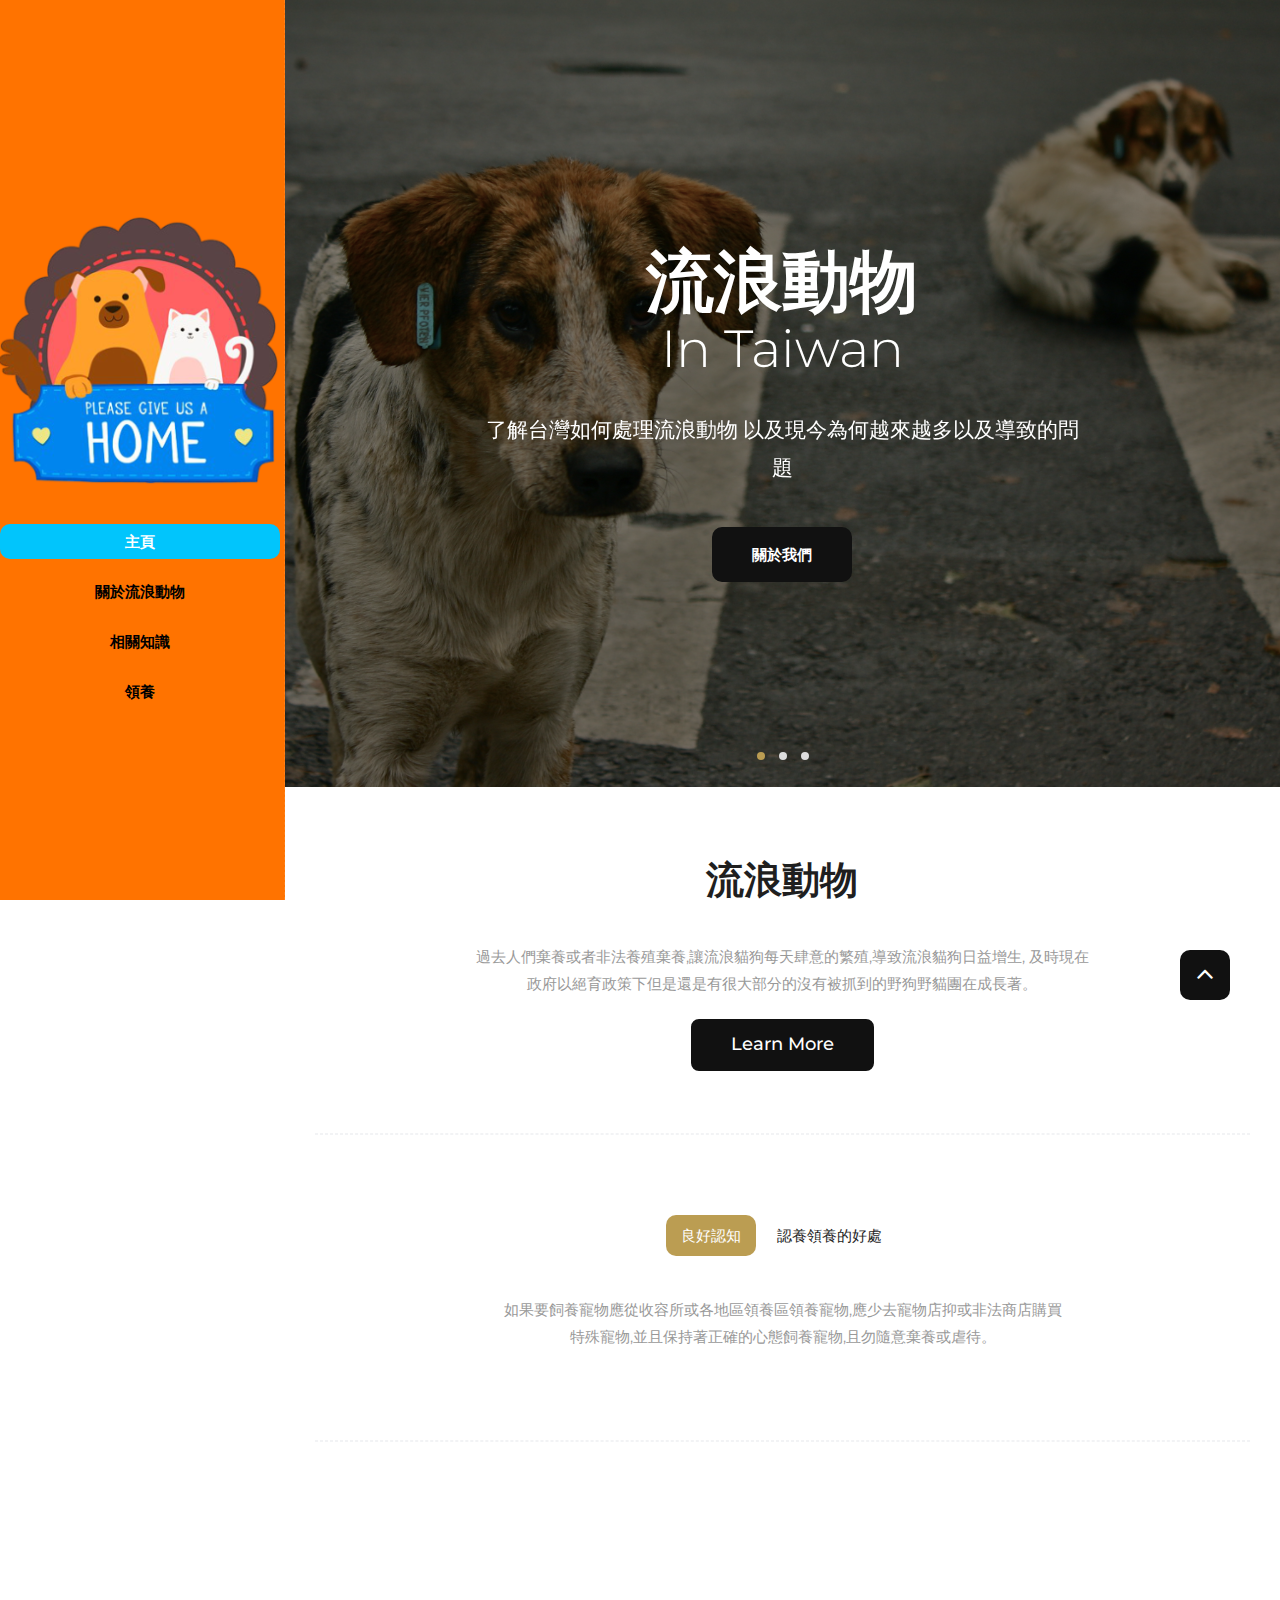
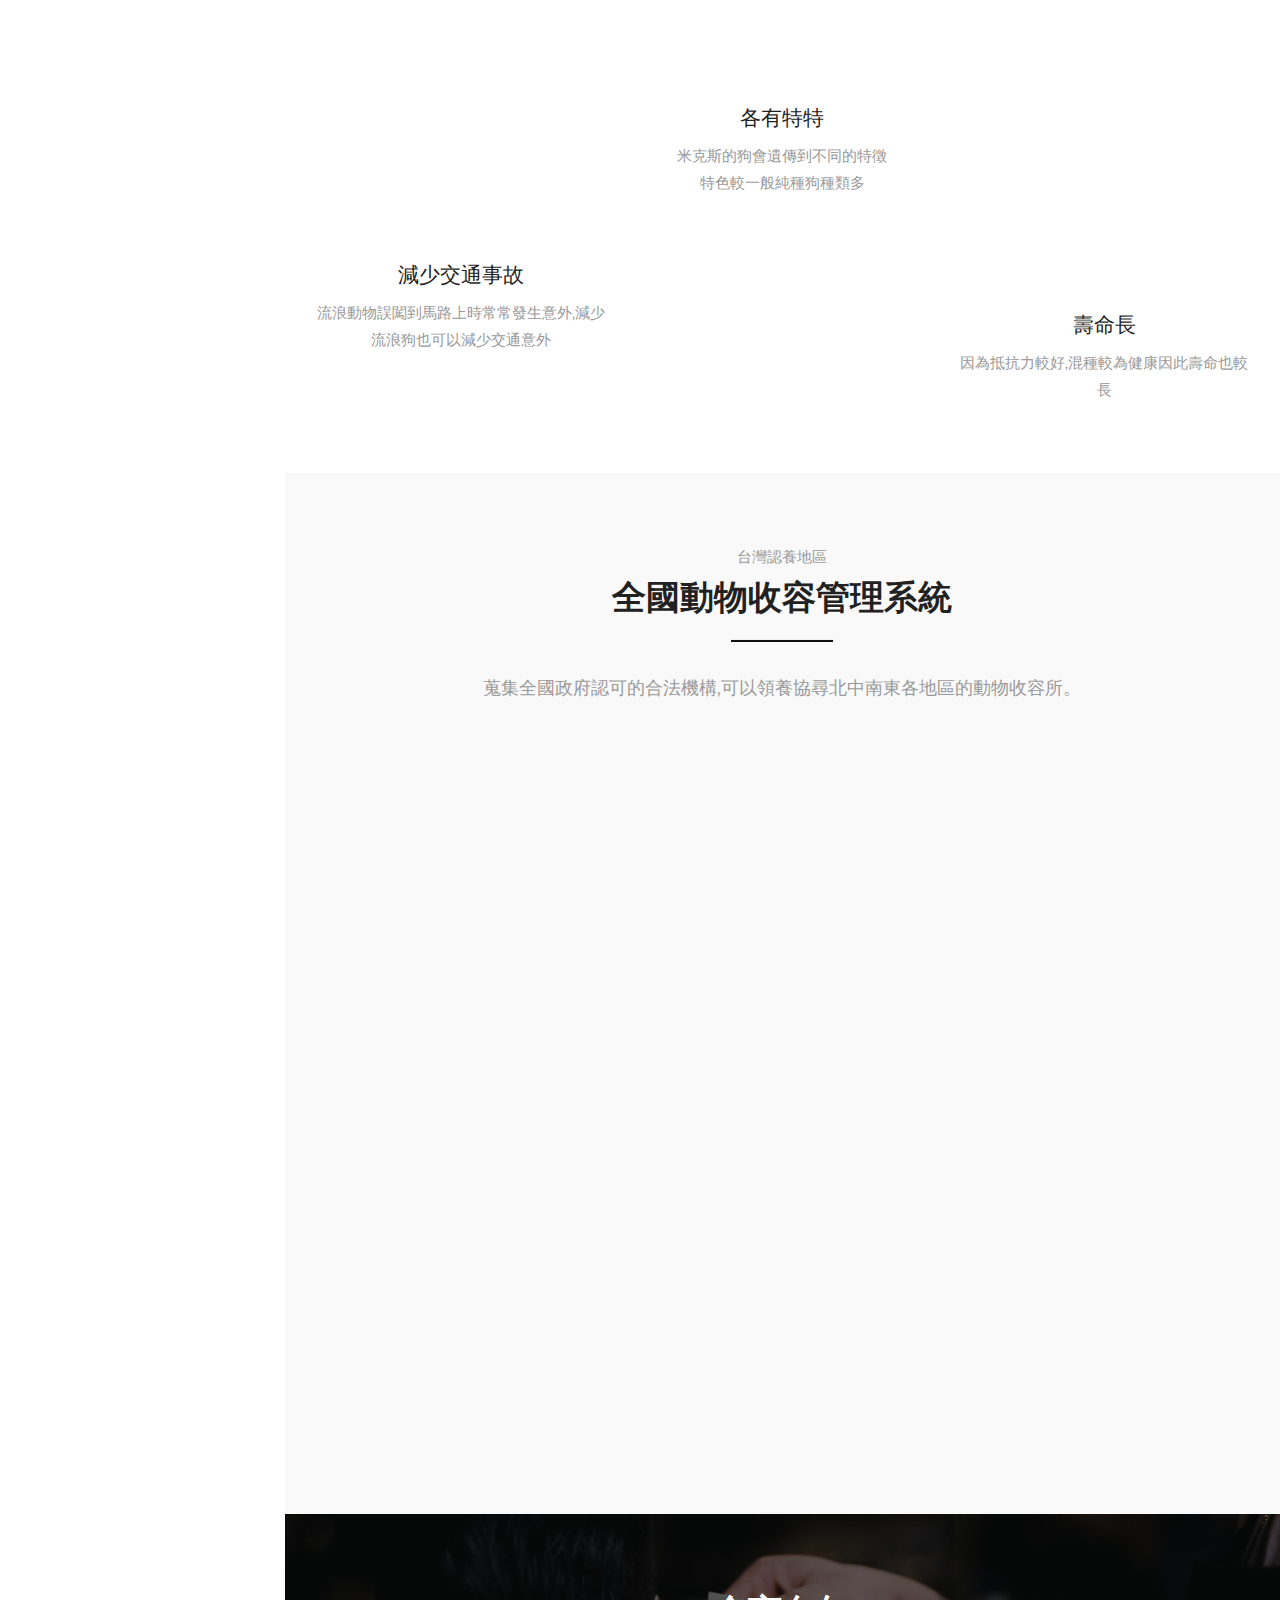
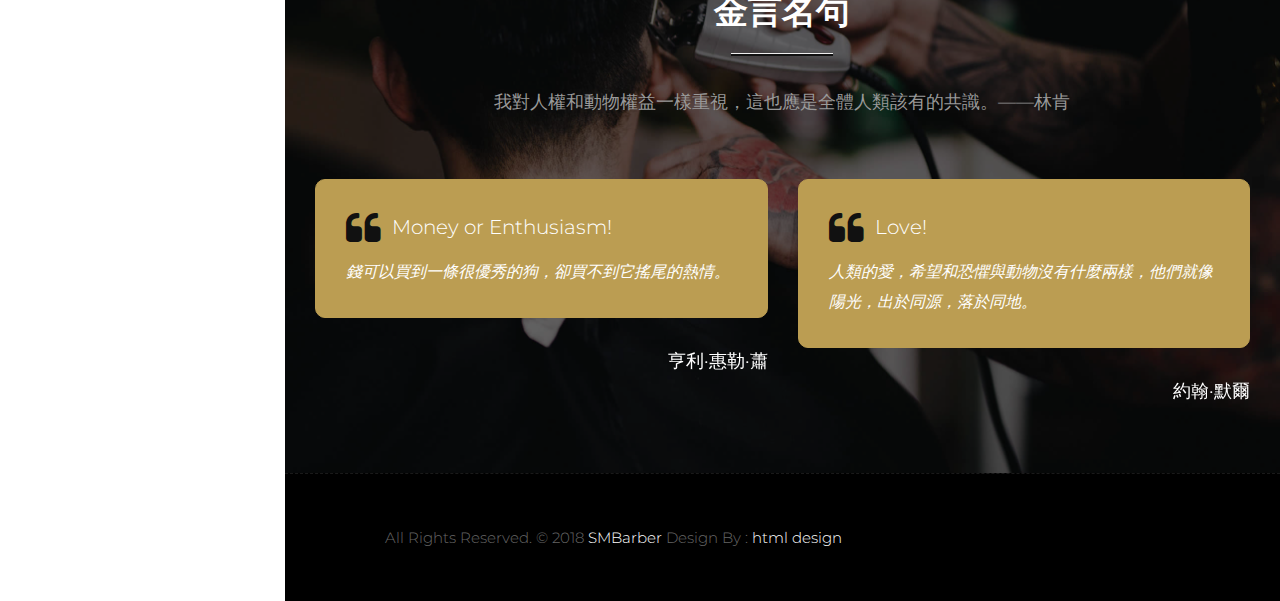
==== commit f4f13300: "add text and img" ====
--- a/straydogs/index.html
+++ b/straydogs/index.html
@@ -62,11 +62,10 @@
 					<a href="index.html"><img src="images/logos/stray-log.png" alt="image"></a>
 				</div>
 				<ul class="sidebar-nav">
-					<li><a class="active" href="index.html">Home</a></li>
-					<li><a href="about.html">About Us</a></li>
-					<li><a href="services.html">Our Services</a></li>
-					<li><a href="barbers.html">Our Barbers</a></li>
-					<li><a href="appointment.html">Appointment</a></li>
+					<li><a class="active" href="index.html">主頁</a></li>
+					<li><a href="about.html">關於流浪動物</a></li>
+					<li><a href="services.html">相關知識</a></li>
+					<li><a href="barbers.html">領養</a></li>
 					
 				</ul>
 			</div>
@@ -84,30 +83,30 @@
 							<div class="text-center item">
 								<div class="col-md-8 col-md-offset-2 col-sm-12">
 									<div class="big-tagline text-center">
-										<h2><strong>The Barber Shop</strong><br>
-										in New York</h2>
-										<p class="lead">With SMBarber responsive landing page template, you can showcase your next barber shop websites!</p>
-										<a href="#" class="btn btn-light btn-radius btn-brd grd1 effect-1 butn">APPOINTMENT NOW</a>
+										<h2><strong>流浪動物</strong><br>
+                                        in Taiwan</h2>
+										<p class="lead">了解台灣如何處理流浪動物  以及現今為何越來越多以及導致的問題</p>
+										<a href="about.html" class="btn btn-light btn-radius btn-brd grd1 effect-1 butn">關於我們</a>
 									</div>
 								</div>
 							</div>
 							<div class="text-center item">
 								<div class="col-md-8 col-md-offset-2 col-sm-12">
 									<div class="big-tagline text-center">
-										<h2><strong>The Barber Shop</strong><br>
-										in New York</h2>
-										<p class="lead">With SMBarber responsive landing page template, you can showcase your next barber shop websites!</p>
-										<a href="#" class="btn btn-light btn-radius btn-brd grd1 effect-1 butn">APPOINTMENT NOW</a>
+										<h2><strong>認養須知</strong><br>
+										learning information </h2>
+										<p class="lead">認養所需的相關證件及步驟  以及認養後的相關知識學習如何相處以及該注意的事項</p>
+										<a href="services.html" class="btn btn-light btn-radius btn-brd grd1 effect-1 butn">認養知識</a>
 									</div>
 								</div>
 							</div>
 							<div class="text-center item">
 								<div class="col-md-8 col-md-offset-2 col-sm-12">
 									<div class="big-tagline text-center">
-										<h2><strong>The Barber Shop</strong><br>
-										in New York</h2>
-										<p class="lead">With SMBarber responsive landing page template, you can showcase your next barber shop websites!</p>
-										<a href="#" class="btn btn-light btn-radius btn-brd grd1 effect-1 butn">APPOINTMENT NOW</a>
+										<h2><strong>全國收容中心</strong><br>
+										have a happy heart!</h2>
+										<p class="lead">更加一步認識流浪動物後  來到全國收容中心領養</p>
+										<a href="barbers.html" class="btn btn-light btn-radius btn-brd grd1 effect-1 butn">認養地區</a>
 									</div>
 								</div>
 							</div>
@@ -116,22 +115,23 @@
                 </div><!-- end container -->
             </div><!-- end section -->
 
-            <section class="section nopad cac text-center">
+            <!-- <section class="section nopad cac text-center">
                 <a href="#"><h3>Interesting our awesome barber services? Just drop an appointment form below!</h3></a>
-            </section>
+            </section> -->
 
             <div class="section wb">
                 <div class="container-fluid">
                     <div class="row">
                         <div class="col-md-8 col-md-offset-2 text-center">
                             <div class="message-box">
-                                <h4>About</h4>
-                                <h2>Welcome to SMBarber</h2>
-                                <p class="lead">Quisque eget nisl id nulla sagittis auctor quis id. Aliquam quis vehicula enim, non aliquam risus. Sed a tellus quis mi rhoncus dignissim.</p>
-
-                                <p> Integer rutrum ligula eu dignissim laoreet. Pellentesque venenatis nibh sed tellus faucibus bibendum. Sed fermentum est vitae rhoncus molestie. Cum sociis natoque penatibus et magnis dis parturient montes, nascetur ridiculus mus. Sed vitae rutrum neque. Ut id erat sit amet libero bibendum aliquam. Donec ac egestas libero, eu bibendum risus. Phasellus et congue justo. </p>
-
-                                <a href="#services" data-scroll class="btn btn-light btn-radius btn-brd grd1 effect-1">Learn More</a>
+                                <!-- <h4>About</h4> -->
+                                <h2>流浪動物</h2>
+                                <p class="lead"></p>
+
+                                <p> 過去人們棄養或者非法養殖棄養,讓流浪貓狗每天肆意的繁殖,導致流浪貓狗日益增生,
+                                    及時現在政府以絕育政策下但是還是有很大部分的沒有被抓到的野狗野貓團在成長著。 </p>
+
+                                <a href="about.html" data-scroll class="btn btn-light btn-radius btn-brd grd1 effect-1">Learn More</a>
                             </div><!-- end messagebox -->
                         </div><!-- end col -->
                     </div><!-- end row -->
@@ -142,29 +142,30 @@
 						<div class="col-md-12">
 							<div class="about-tab">
 								<ul class="nav nav-tabs">
-									<li class="active"><a href="#tab_a" data-toggle="tab">Our Mission</a></li>
-									<li><a href="#tab_b" data-toggle="tab">Why Us?</a></li>
-									<li><a href="#tab_c" data-toggle="tab">About Us</a></li>								
+									<li class="active"><a href="#tab_a" data-toggle="tab">良好認知</a></li>
+									<li><a href="#tab_b" data-toggle="tab">認養領養的好處</a></li>
+									<!-- <li><a href="#tab_c" data-toggle="tab">About Us</a></li>								 -->
 								</ul>
 								<div class="tab-content">
 									<div class="tab-pane fade in active" id="tab_a">
-										<p>Lorem ipsum dolor sit amet, consectetur adipiscing elit. Morbi scelerisque tortor mi, eget mattis velit sagittis id. Duis ornare mauris eu eros interdum, vitae finibus arcu ultricies. Donec vitae felis eleifend, dignissim erat a, pretium diam. Donec eu massa odio. Suspendisse et ornare lacus, pharetra imperdiet ligula.</p>
-										<p>Vestibulum ac quam id lorem semper condimentum. Nulla vel ligula turpis. Nullam luctus, mi nec rhoncus gravida, tortor est semper purus, a feugiat sapien odio non urna. Fusce pellentesque neque ut nisi rhoncus imperdiet. Sed eu purus vel turpis consectetur convallis. Donec a dolor tellus. Phasellus dignissim erat nec ipsum condimentum sollicitudin. </p>
+										<p>如果要飼養寵物應從收容所或各地區領養區領養寵物,應少去寵物店抑或非法商店購買<br>
+                                            特殊寵物,並且保持著正確的心態飼養寵物,且勿隨意棄養或虐待。 </p>
 									</div>
 									<div class="tab-pane fade" id="tab_b">
+										<p>以流浪動物中的流浪狗大多都是混種的狗,根據研究混種狗或者米克斯的壽命都較長<br>
+                                            以及健康狀態也比較好,比較不會有純種狗的先天遺傳疾病,抵抗力較純種狗優,且因為<br>
+                                            混種的關西外觀也比較多樣不會找不到自己的寵物。</p>
+										<ul>
+											<li><i class="fa fa-circle-o" aria-hidden="true"></i>壽命長</li>
+											<li><i class="fa fa-circle-o" aria-hidden="true"></i>抵抗力強</li>
+											<li><i class="fa fa-circle-o" aria-hidden="true"></i>免費領養</li>
+											<li><i class="fa fa-circle-o" aria-hidden="true"></i>各有特色</li>
+											<li><i class="fa fa-circle-o" aria-hidden="true"></i>顧家</li>
+											</ul>
+									</div>
+									<!-- <div class="tab-pane fade" id="tab_c">
 										<p>There are many variations of passages of Lorem Ipsum available, but the majority have suffered alteration in some form, by injected humour, or randomised words which don't look even slightly believable. If you are going to use a passage of Lorem Ipsum, you need to be sure there isn't anything embarrassing hidden in the middle of text.</p>
-										<ul>
-											<li><i class="fa fa-circle-o" aria-hidden="true"></i>User Experince</li>
-											<li><i class="fa fa-circle-o" aria-hidden="true"></i>Full Devices</li>
-											<li><i class="fa fa-circle-o" aria-hidden="true"></i>Awesome Design</li>
-											<li><i class="fa fa-circle-o" aria-hidden="true"></i>Visual Impact</li>
-											<li><i class="fa fa-circle-o" aria-hidden="true"></i>100% Sincronized</li>
-											<li><i class="fa fa-circle-o" aria-hidden="true"></i>Custom Support</li>
-										</ul>
-									</div>
-									<div class="tab-pane fade" id="tab_c">
-										<p>There are many variations of passages of Lorem Ipsum available, but the majority have suffered alteration in some form, by injected humour, or randomised words which don't look even slightly believable. If you are going to use a passage of Lorem Ipsum, you need to be sure there isn't anything embarrassing hidden in the middle of text.</p>
-									</div>
+									</div> -->
 								</div><!-- tab content -->
 							</div>
 						</div><!-- end col -->
@@ -176,33 +177,33 @@
                         <div class="col-md-4 col-sm-6 col-xs-12">
                            <div class="service-widget">
                                 <div class="post-media wow fadeIn">
-                                    <a href="uploads/barber_01.jpg" data-rel="prettyPhoto[gal]" class="hoverbutton global-radius"><i class="flaticon-unlink"></i></a>
-                                    <img src="uploads/barber_01.jpg" alt="" class="img-responsive img-rounded">
-                                </div>
-                                <h3>Show us Your Graft Style</h3>
-                                <p>Aliquam sagittis ligula et sem lacinia, ut facilisis enim sollicitudin. Proin nisi est, convallis nec purus vitae, iaculis posuere sapien. Cum sociis natoque.</p>
+                                    <a href="uploads/feral_cat.jpg" data-rel="prettyPhoto[gal]" class="hoverbutton global-radius"><i class="flaticon-unlink"></i></a>
+                                    <img src="uploads/feral_cat.jpg" alt="" class="img-responsive img-rounded">
+                                </div>
+                                <h3>減少交通事故</h3>
+                                <p>流浪動物誤闖到馬路上時常常發生意外,減少流浪狗也可以減少交通意外</p>
                             </div><!-- end service -->
                         </div>
 
                         <div class="col-md-4 col-sm-6 col-xs-12">
                             <div class="service-widget">
                                 <div class="post-media wow fadeIn">
-                                    <a href="uploads/barber_02.jpg" data-rel="prettyPhoto[gal]" class="hoverbutton global-radius"><i class="flaticon-unlink"></i></a>
-                                    <img src="uploads/barber_02.jpg" alt="" class="img-responsive img-rounded">
-                                </div>
-                                <h3>Outstanding Barber Shop</h3>
-                                <p>Duis at tellus at dui tincidunt scelerisque nec sed felis. Suspendisse id dolor sed leo rutrum euismod. Nullam vestibulum fermentum erat. It nam auctor. </p>
+                                    <a href="uploads/dogs.jpg" data-rel="prettyPhoto[gal]" class="hoverbutton global-radius"><i class="flaticon-unlink"></i></a>
+                                    <img src="uploads/dogs.jpg" alt="" class="img-responsive img-rounded">
+                                </div>
+                                <h3>各有特特</h3>
+                                <p>米克斯的狗會遺傳到不同的特徵<br>特色較一般純種狗種類多</p>
                             </div><!-- end service -->
                         </div>
 
                         <div class="col-md-4 col-sm-6 col-xs-12">
                             <div class="service-widget">
                                 <div class="post-media wow fadeIn">
-                                    <a href="uploads/barber_03.jpg" data-rel="prettyPhoto[gal]" class="hoverbutton global-radius"><i class="flaticon-unlink"></i></a>
-                                    <img src="uploads/barber_03.jpg" alt="" class="img-responsive img-rounded">
-                                </div>
-                                <h3>The Barber Materials</h3>
-                                <p>Etiam materials ut mollis tellus, vel posuere nulla. Etiam sit amet lacus vitae massa sodales aliquam at eget quam. Integer ultricies et magna quis posuere.</p>
+                                    <a href="uploads/Meeks.jpg" data-rel="prettyPhoto[gal]" class="hoverbutton global-radius"><i class="flaticon-unlink"></i></a>
+                                    <img src="uploads/Meeks.jpg" alt="" class="img-responsive img-rounded">
+                                </div>
+                                <h3>壽命長</h3>
+                                <p>因為抵抗力較好,混種較為健康因此壽命也較長</p>
                             </div><!-- end service -->
                         </div>
                     </div><!-- end row -->
@@ -213,10 +214,10 @@
                 <div class="container-fluid">
                     <div class="section-title row text-center">
                         <div class="col-md-8 col-md-offset-2">
-                        <small>MEET OUR BABRER TEAM</small>
-                        <h3>OUR BARBERS</h3>
+                        <small>台灣認養地區</small>
+                        <h3 ><a href="https://asms.coa.gov.tw/Amlapp/App/Default.aspx">全國動物收容管理系統</a></h3>
                         <hr class="grd1">
-                        <p class="lead">Quisque eget nisl id nulla sagittis auctor quis id. Aliquam quis vehicula enim, non aliquam risus. Sed a tellus quis mi rhoncus dignissim.</p>
+                        <p class="lead">蒐集全國政府認可的合法機構,可以領養協尋北中南東各地區的動物收容所。</p>
                         </div>
                     </div><!-- end title -->
 
@@ -224,66 +225,66 @@
                         <div class="col-lg-4 col-md-4 col-sm-12 col-xs-12 wow fadeIn" data-wow-duration="1s" data-wow-delay="0.2s">
                             <div class="widget clearfix">
 								<div class="hover-br">
-									<img src="uploads/barber_team_01.jpg" alt="" class="img-responsive">
+									<img src="uploads/tapie.png" alt="" class="img-responsive">
 									<div class="social-up-hover">
-										<div class="footer-social">
+										<!-- <div class="footer-social">
 											<a href="#" class="btn grd1"><i class="fa fa-facebook"></i></a>
 											<a href="#" class="btn grd1"><i class="fa fa-github"></i></a>
 											<a href="#" class="btn grd1"><i class="fa fa-twitter"></i></a>
 											<a href="#" class="btn grd1"><i class="fa fa-linkedin"></i></a>
-										</div>
+										</div> -->
 									</div>
 								</div>
                                 <div class="widget-title">
-                                    <h3>Soren Bo Bostian</h3>
-                                    <small>The Founder</small>
+                                    <h3><a href="https://www.tcapo.gov.taipei/Default.aspx">臺北市動物保護處</a></h3>
+                                    <small>北部</small>
                                 </div>
                                 <!-- end title -->
-                                <p>Hello guys, I am Soren from Sirbistana. I am senior art director and founder of The Barber Shop Company.</p>
+                                <p>民國57年臺北市政府為防止家畜疾病蔓延，確保家畜健康起見，依照臺北市政府建設局組織規程第七條之規定設置家畜疾病防治所，隸屬於建設局，除辦理家畜疾病防治外，並負責動物衛生之維護、畜產品衛生之檢驗乃至人畜共通傳染病之控制及動物衛生試驗研究等有關事項。</p>
                             </div><!--widget -->
                         </div><!-- end col -->
 
                         <div class="col-lg-4 col-md-4 col-sm-12 col-xs-12 wow fadeIn" data-wow-duration="1s" data-wow-delay="0.4s">
                             <div class="widget clearfix">
 								<div class="hover-br">
-									<img src="uploads/barber_team_03.jpg" alt="" class="img-responsive">
+									<img src="uploads/tachung.png" alt="" class="img-responsive">
 									<div class="social-up-hover">
-										<div class="footer-social">
+										<!-- <div class="footer-social">
 											<a href="#" class="btn grd1"><i class="fa fa-facebook"></i></a>
 											<a href="#" class="btn grd1"><i class="fa fa-github"></i></a>
 											<a href="#" class="btn grd1"><i class="fa fa-twitter"></i></a>
 											<a href="#" class="btn grd1"><i class="fa fa-linkedin"></i></a>
-										</div>
+										</div> -->
 									</div>
 								</div>
                                 <div class="widget-title">
-                                    <h3>Bryan Saftler</h3>
-                                    <small>The Barber</small>
+                                    <h3>臺中市動物保護防疫處</h3>
+                                    <small>台中</small>
                                 </div>
                                 <!-- end title -->
-                                <p>Hello guys, I am Soren from Sirbistana. I am senior art director and barber of the Barber Shop Market.</p>
+                                <p>本處以預防家畜傳染病發生與制止蔓延為目標；近年來鑑於本市人口密集，犬貓等家庭寵物飼養數遽增，市民生活水準提昇。</p>
                             </div><!--widget -->
                         </div><!-- end col -->
 
                         <div class="col-lg-4 col-md-4 col-sm-12 col-xs-12 wow fadeIn" data-wow-duration="1s" data-wow-delay="0.6s">
                             <div class="widget clearfix">
 								<div class="hover-br">
-									<img src="uploads/barber_team_02.jpg" alt="" class="img-responsive">
+									<img src="uploads/tainan.jpg" alt="" class="img-responsive">
 									<div class="social-up-hover">
-										<div class="footer-social">
+										<!-- <div class="footer-social">
 											<a href="#" class="btn grd1"><i class="fa fa-facebook"></i></a>
 											<a href="#" class="btn grd1"><i class="fa fa-github"></i></a>
 											<a href="#" class="btn grd1"><i class="fa fa-twitter"></i></a>
 											<a href="#" class="btn grd1"><i class="fa fa-linkedin"></i></a>
-										</div>
+										</div> -->
 									</div>
 								</div>
                                 <div class="widget-title">
-                                    <h3>Matthew Bayliss</h3>
-                                    <small>The Barber</small>
+                                    <h3>社團法人台南市流浪動物愛護協會</h3>
+                                    <small>台南</small>
                                 </div>
                                 <!-- end title -->
-                                <p>Hello guys, I am Soren from Sirbistana. I am senior art director and barber of the Barber Shop Website.</p>
+                                <p>由國立台南高工退休老師 郭順雄老師於民國99年創辦，已合法登記為國內非營利機構，我們相信在流浪動物保護工作中，只要能快速、有效率並大量替流浪動物絕育，杜絕流浪動物繁衍，就可以有效降低政府捕捉(安樂)流浪動物的數量，也能夠減少浪犬貓遭到意外傷害的悲劇發生。</p>
                             </div><!--widget -->
                         </div><!-- end col -->
                     </div><!-- end row -->
@@ -294,10 +295,10 @@
                 <div class="container-fluid">
                     <div class="section-title row text-center">
                         <div class="col-md-8 col-md-offset-2">
-                        <small>LET'S SEE OUR TESTIMONIALS</small>
-                        <h3>HAPPY TESTIMONIALS</h3>
+                        <!-- <small>LET'S SEE OUR TESTIMONIALS</small> -->
+                        <h3>金言名句</h3>
                         <hr class="grd1">
-                        <p class="lead">Quisque eget nisl id nulla sagittis auctor quis id. Aliquam quis vehicula enim, non aliquam risus. Sed a tellus quis mi rhoncus dignissim.</p>
+                        <p class="lead">我對人權和動物權益一樣重視，這也應是全體人類該有的共識。——林肯</p>
                         </div>
                     </div><!-- end title -->
 
@@ -306,30 +307,42 @@
                             <div class="testi-carousel owl-carousel owl-theme">                                
                                 <div class="testimonial clearfix">
                                     <div class="desc">
-                                        <h3><i class="fa fa-quote-left"></i> Wonderful Support!</h3>
-                                        <p class="lead">They have got my project on time with the competition with a sed highly skilled, and experienced & professional team.</p>
+                                        <h3><i class="fa fa-quote-left"></i>Money or Enthusiasm!</h3>
+                                        <p class="lead">錢可以買到一條很優秀的狗，卻買不到它搖尾的熱情。</p>
                                     </div>
                                     <div class="testi-meta">
-                                        <img src="uploads/testi_01.png" alt="" class="img-responsive alignright">
-                                        <h4>James Fernando <small>- Manager of Racer</small></h4>
+                                        <!-- <img src="uploads/testi_01.png" alt="" class="img-responsive alignright"> -->
+                                        <h4>亨利·惠勒·蕭</h4>
                                     </div>
                                     <!-- end testi-meta -->
                                 </div>
                                 <!-- end testimonial -->
                                 <div class="testimonial clearfix">
                                     <div class="desc">
-                                        <h3><i class="fa fa-quote-left"></i> Awesome Services!</h3>
-                                        <p class="lead">Explain to you how all this mistaken idea of denouncing pleasure and praising pain was born and I will give you completed.</p>
+                                        <h3><i class="fa fa-quote-left"></i>Love!</h3>
+                                        <p class="lead">人類的愛，希望和恐懼與動物沒有什麼兩樣，他們就像陽光，出於同源，落於同地。</p>
                                     </div>
                                     <div class="testi-meta">
-                                        <img src="uploads/testi_02.png" alt="" class="img-responsive alignright">
-                                        <h4>Jacques Philips <small>- Designer</small></h4>
+                                        <!-- <img src="uploads/testi_02.png" alt="" class="img-responsive alignright"> -->
+                                        <h4>約翰·默爾</h4>
                                     </div>
                                     <!-- end testi-meta -->
                                 </div>
                                 <!-- end testimonial -->
                                 <div class="testimonial clearfix">
                                     <div class="desc">
+                                        <h3><i class="fa fa-quote-left"></i>Nature!</h3>
+                                        <p class="lead">如果我們了解狗真正的本性，並且知道如何鼓勵它們，我們就能成為更好的主人。 </p>
+                                    </div>
+                                    <div class="testi-meta">
+                                        <!-- <img src="uploads/testi_03.png" alt="" class="img-responsive alignright"> -->
+                                        <h4>依莉莎白湯瑪斯</h4>
+                                    </div>
+                                    <!-- end testi-meta -->
+                                </div>
+                                <!-- end testimonial -->
+								<!-- <div class="testimonial clearfix">
+                                    <div class="desc">
                                         <h3><i class="fa fa-quote-left"></i> Great & Talented Team!</h3>
                                         <p class="lead">The master-builder of human happines no one rejects, dislikes avoids pleasure itself, because it is very pursue pleasure. </p>
                                     </div>
@@ -337,20 +350,7 @@
                                         <img src="uploads/testi_03.png" alt="" class="img-responsive alignright">
                                         <h4>Venanda Mercy <small>- Newyork City</small></h4>
                                     </div>
-                                    <!-- end testi-meta -->
-                                </div>
-                                <!-- end testimonial -->
-								<div class="testimonial clearfix">
-                                    <div class="desc">
-                                        <h3><i class="fa fa-quote-left"></i> Great & Talented Team!</h3>
-                                        <p class="lead">The master-builder of human happines no one rejects, dislikes avoids pleasure itself, because it is very pursue pleasure. </p>
-                                    </div>
-                                    <div class="testi-meta">
-                                        <img src="uploads/testi_03.png" alt="" class="img-responsive alignright">
-                                        <h4>Venanda Mercy <small>- Newyork City</small></h4>
-                                    </div>
-                                    <!-- end testi-meta -->
-                                </div>
+                                </div> -->
                                 <!-- end testimonial -->
                             </div><!-- end carousel -->
                         </div><!-- end col -->
--- a/straydogs/style.css
+++ b/straydogs/style.css
@@ -2288,7 +2288,7 @@
 -------------------------------------------------------------------*/
 
 .all-page-bar{
-	background: url("uploads/barber_all.jpg") no-repeat center;
+	background: url("uploads/all.jpg") no-repeat center;
 	background-size: cover;
 	position: relative;
 }
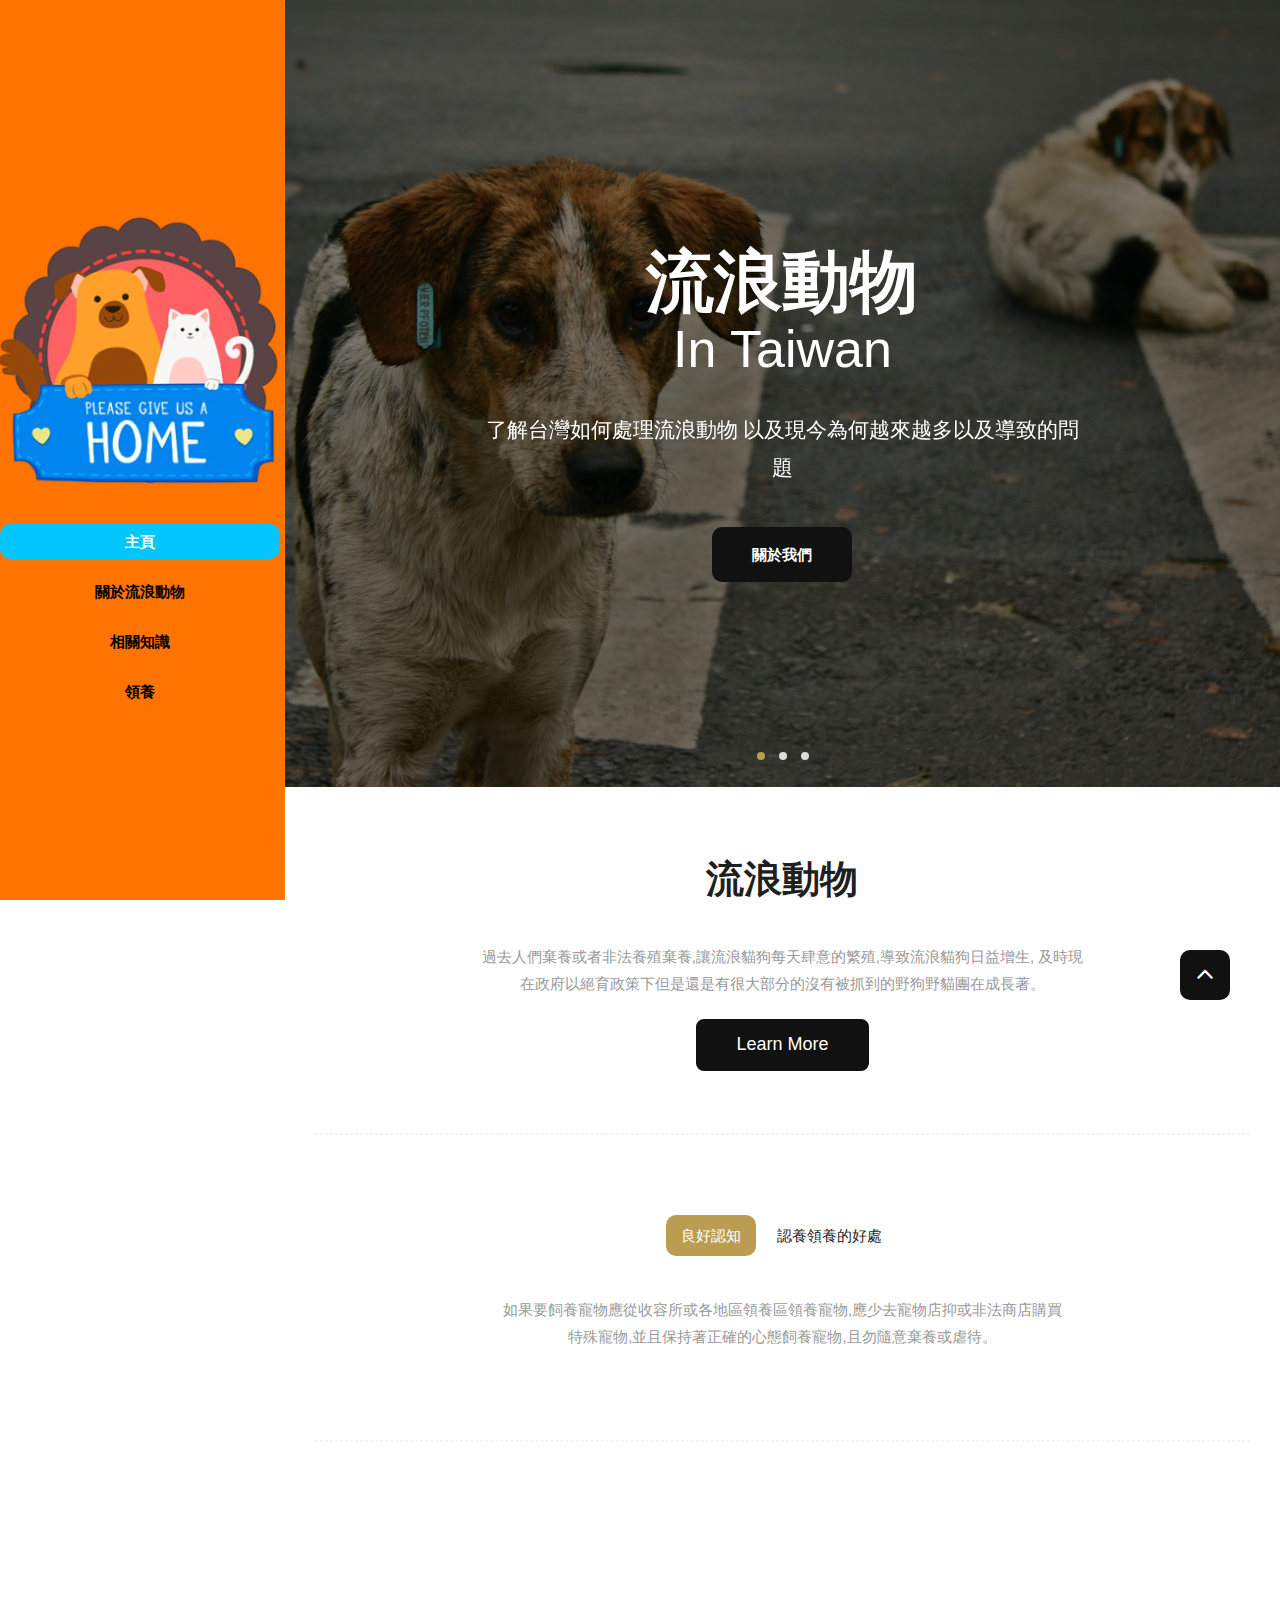
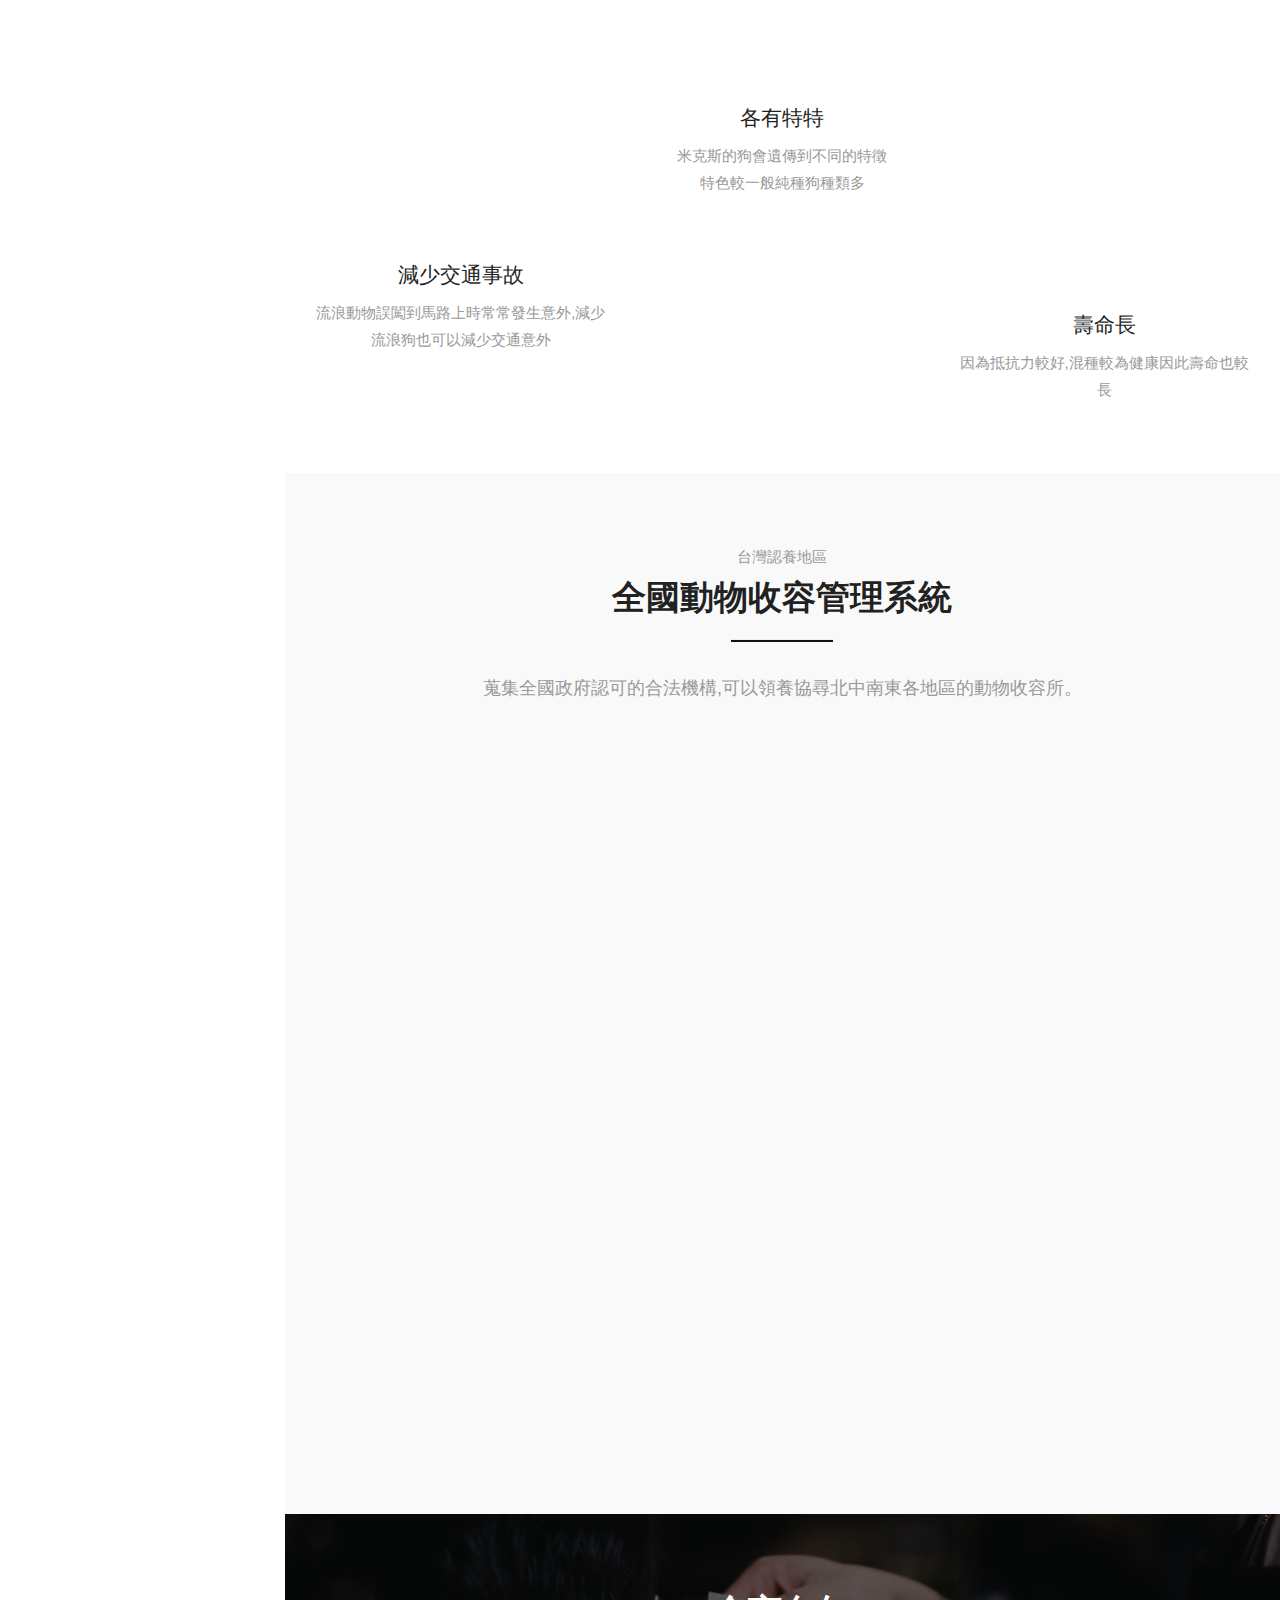
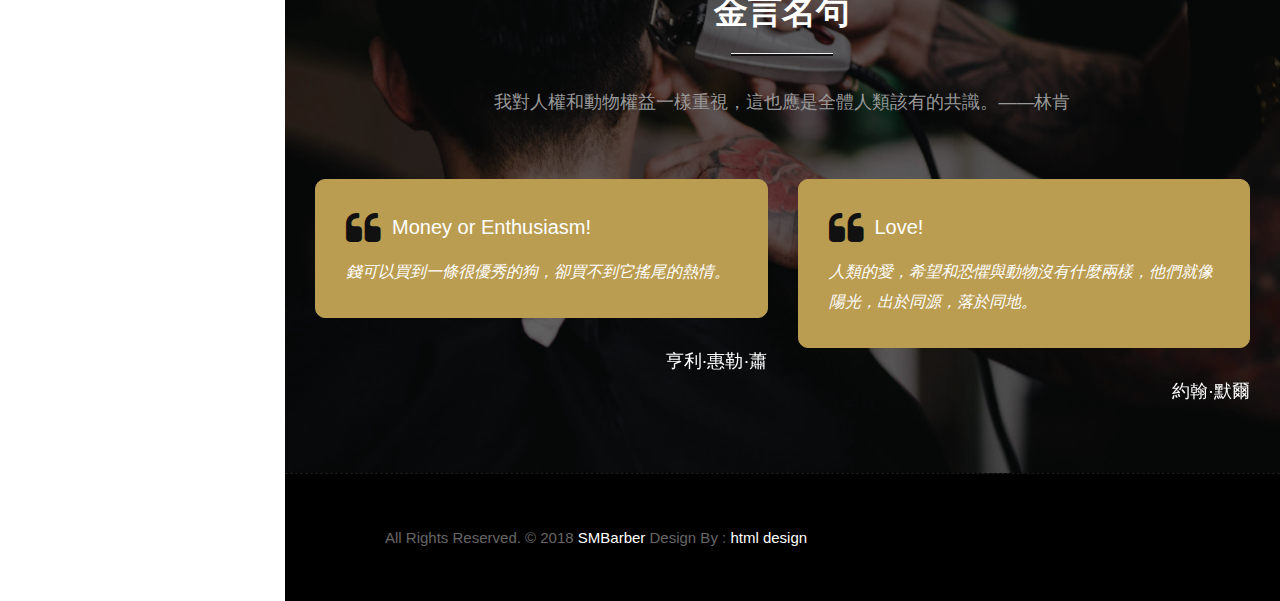
==== commit cb6a102a: "add Event box and change fort-family" ====
--- a/straydogs/index.html
+++ b/straydogs/index.html
@@ -30,7 +30,47 @@
     <link rel="stylesheet" href="css/responsive.css">
     <!-- Custom CSS -->
     <link rel="stylesheet" href="css/custom.css">
-
+    <script type="text/javascript" src="jquery.js"></script>
+    <script type="text/javascript">
+            $(document).ready(function (){
+                $(document).on(
+                    "click",
+                    function (){
+                    $("#box").animate({
+                        top:(event.clientY+20) + "px",
+                        left:event.clientX + "px"
+                    },"fast")
+                    // $("#box").animate({left:event.clientX+"px"},"fast");
+                });
+                $("#boxclose").click(function(){
+                    $("#box").animate({top:"-200px"},"fast","linear"),
+                    event.cancelBubble = true;
+                });
+            });
+    </script>
+<style type="text/css">
+        .box {
+            position: fixed;
+            top: -200px;
+            left: 30%;
+            width: 125px;
+            padding: 0;
+            border:0;
+            z-index: 101;
+            /* transition: all 1s ease-out; */
+        }
+        
+        
+        a.boxclose {
+            float: right;
+            width: 26px;
+            height: 26px;
+            background: transparent url(uploads/cancel.png) no-repeat;
+            margin-top: -20px;
+            margin-right: -30px;
+            cursor: pointer;
+        }
+</style>
     <!--[if lt IE 9]>
       <script src="https://oss.maxcdn.com/libs/html5shiv/3.7.0/html5shiv.js"></script>
       <script src="https://oss.maxcdn.com/libs/respond.js/1.4.2/respond.min.js"></script>
@@ -38,6 +78,11 @@
 
 </head>
 <body class="barber_version">
+    <div class="box" id="box">
+		<a class="boxclose" id="boxclose"></a>
+		<a href="https://asms.coa.gov.tw/Amlapp/App/Default.aspx"><img src="uploads/rebox.png" ></a>
+	</div>
+
 
     <!-- LOADER -->
     <div id="preloader">
--- a/straydogs/style.css
+++ b/straydogs/style.css
@@ -51,7 +51,7 @@
 body {
     color: #999;
     font-size: 15px;
-    font-family: 'Montserrat', sans-serif;
+    font-family: "Helvetica", "Arial","LiHei Pro","黑體-繁","微軟正黑體", sans-serif;
     line-height: 1.80857;
 }
 
@@ -1101,7 +1101,7 @@
 
 .icon-wrapper p small:after {
     content: "\f105";
-    font-family: FontAwesome;
+    font-family: "Helvetica", "Arial","LiHei Pro","黑體-繁","微軟正黑體", sans-serif;
     margin-left: 5px;
     font-size: 11px;
 }
--- a/straydogs/css/versions.css
+++ b/straydogs/css/versions.css
@@ -380,7 +380,7 @@
 -------------------------------------------------------------------*/
 
 body.building_version {
-    font-family: 'Raleway', sans-serif;
+    font-family: "Helvetica", "Arial","LiHei Pro","黑體-繁","微軟正黑體", sans-serif;
 }
 
 body.building_version .message-box h4,
